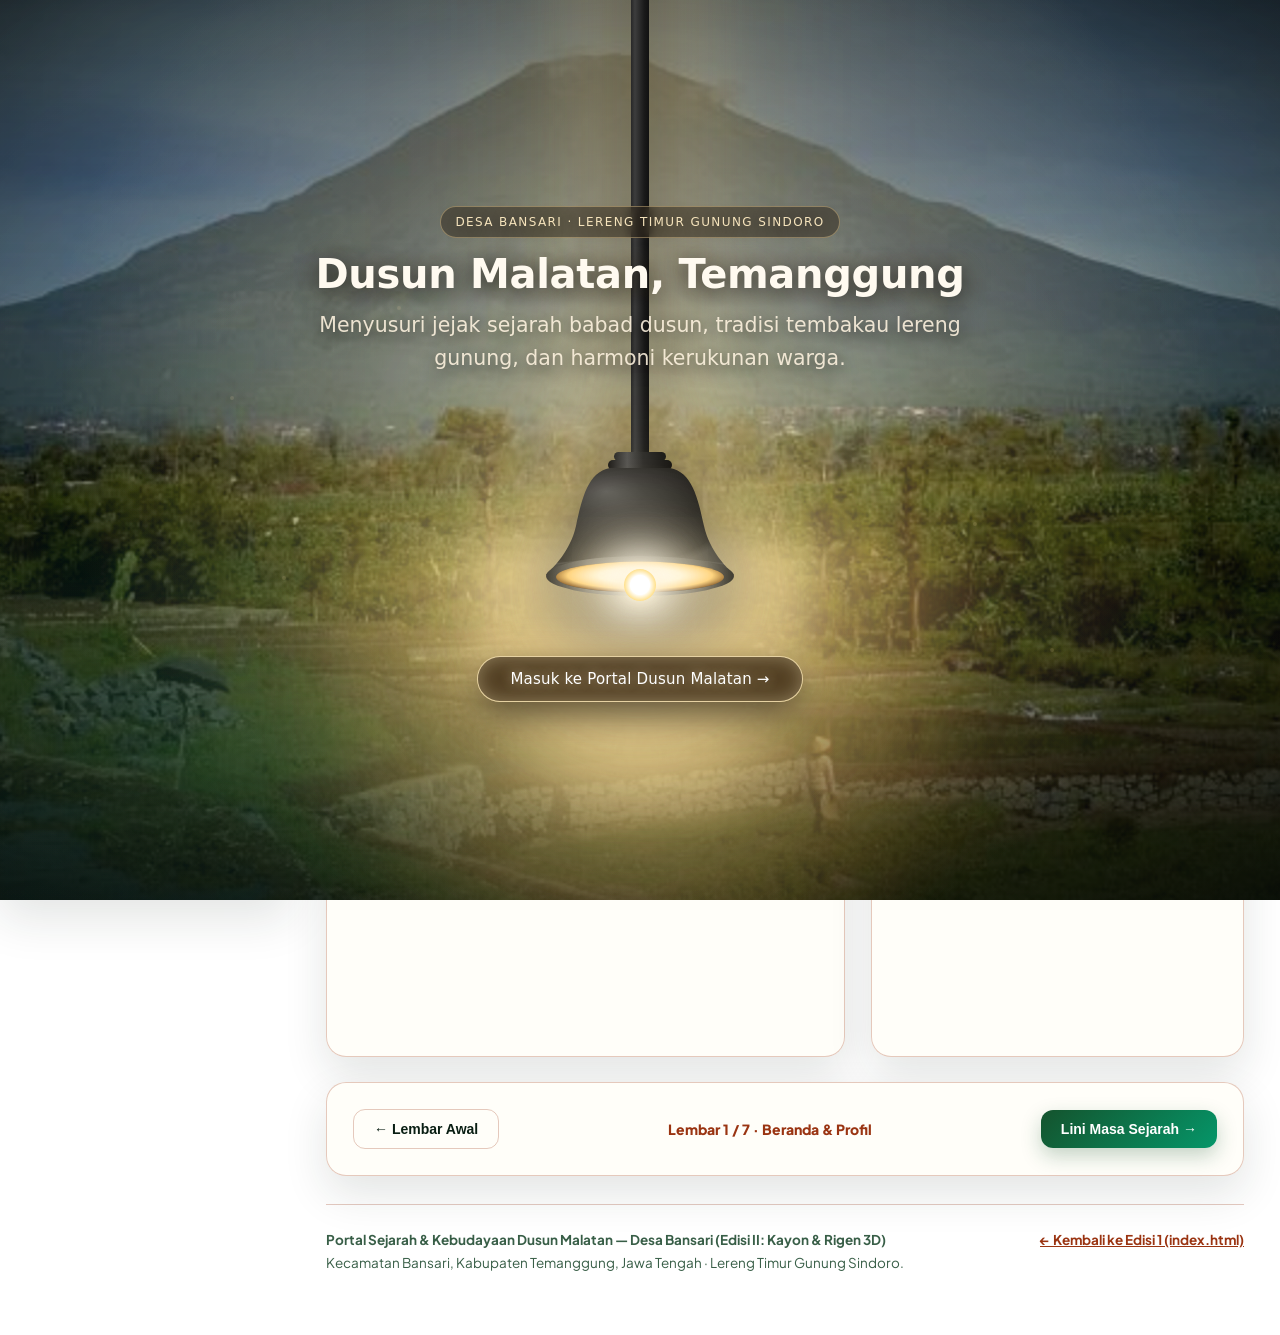
==== edisi-gunungan.html @ 34ebc5b6 "Deploy Portal Sejarah & Kebudayaan Dusun Malatan (Edisi 1 & Edisi 2)" ====
<!DOCTYPE html>
<html lang="id" data-theme="light">
<head>
  <meta charset="UTF-8" />
  <meta name="viewport" content="width=device-width, initial-scale=1.0" />
  <title>Edisi 2 (Arsitektur Kayon & Rigen 3D) — Portal Sejarah Dusun Malatan, Desa Bansari</title>
  <meta name="description" content="Edisi Visual Kedua: Ensiklopedia sejarah digital, peta kultural interaktif, tradisi tembakau lereng Sindoro, dan studi bina damai Dusun Malatan, Desa Bansari, Kecamatan Bansari, Kabupaten Temanggung." />
  <link rel="preconnect" href="https://fonts.googleapis.com">
  <link rel="preconnect" href="https://fonts.gstatic.com" crossorigin>
  <link href="https://fonts.googleapis.com/css2?family=Cinzel:wght@600;700;800&family=Cormorant+Garamond:ital,wght@0,600;0,700;1,600&family=Lora:ital,wght@0,500;0,600;0,700;1,600&family=Plus+Jakarta+Sans:wght@400;500;600;700;800&display=swap" rel="stylesheet">
  <link rel="stylesheet" href="edisi-gunungan.css?v=20261107g" />
</head>
<body class="gate-locked">

  <!-- =========================================================================
       TAMPILAN AWAL: ATMOSPHERIC TWILIGHT SINDORO & 3D BELL SPOTLIGHT
       ========================================================================= -->
  <div class="kayon-split-gate" id="kayonSplitGate" role="dialog" aria-label="Gerbang Pembuka Dusun Malatan">
    <div class="bell-scene" id="bellScene">
      <!-- Latar Atmosferik Berlapis: Siluet Panorama Sindoro, Gradien Senja & Kabut Lereng -->
      <div class="bell-bg-panorama" style="background-image: url('sindoro-bg.jpg');"></div>
      <div class="bell-ambient-aurora"></div>
      <div class="bell-mist-drift mist-drift-1"></div>
      <div class="bell-mist-drift mist-drift-2"></div>

      <!-- Partikel Cahaya Halus (Kunang-kunang / Embun Senja Lereng Sindoro) -->
      <div class="bell-fireflies" aria-hidden="true">
        <span class="firefly-mote m1"></span>
        <span class="firefly-mote m2"></span>
        <span class="firefly-mote m3"></span>
        <span class="firefly-mote m4"></span>
        <span class="firefly-mote m5"></span>
        <span class="firefly-mote m6"></span>
      </div>

      <!-- Tulisan di atas lampu dengan font standar biasa soal Dusun Malatan -->
      <div class="bell-top-caption">
        <span class="bell-caption-kicker">Desa Bansari · Lereng Timur Gunung Sindoro</span>
        <p class="bell-caption-title">Dusun Malatan, Temanggung</p>
        <p class="bell-caption-desc">Menyusuri jejak sejarah babad dusun, tradisi tembakau lereng gunung, dan harmoni kerukunan warga.</p>
      </div>

      <!-- Lonceng / Lampu Gantung 3D dengan Ayunan Halus -->
      <div class="bell-wrapper" id="bellTrigger" role="button" tabindex="0" aria-label="Nyalakan lampu untuk masuk ke halaman utama">
        <svg class="bell-svg" viewBox="0 0 240 220" fill="none" xmlns="http://www.w3.org/2000/svg">
          <defs>
            <!-- Gradien Batang Gantung Atas -->
            <linearGradient id="stemGrad" x1="106" y1="0" x2="134" y2="0" gradientUnits="userSpaceOnUse">
              <stop offset="0%" stop-color="#0d0d0d"/>
              <stop offset="32%" stop-color="#3d3d3d"/>
              <stop offset="65%" stop-color="#1a1a1a"/>
              <stop offset="100%" stop-color="#080808"/>
            </linearGradient>

            <!-- Gradien Cincin Leher Lonceng -->
            <linearGradient id="ringGrad" x1="88" y1="0" x2="152" y2="0" gradientUnits="userSpaceOnUse">
              <stop offset="0%" stop-color="#111111"/>
              <stop offset="30%" stop-color="#4e4e4e"/>
              <stop offset="55%" stop-color="#262626"/>
              <stop offset="100%" stop-color="#0a0a0a"/>
            </linearGradient>

            <!-- Gradien Bodi Utama Lonceng 3D Matte -->
            <radialGradient id="bellBodyGrad" cx="36%" cy="28%" r="70%" fx="32%" fy="22%">
              <stop offset="0%" stop-color="#545454"/>
              <stop offset="28%" stop-color="#333333"/>
              <stop offset="65%" stop-color="#171717"/>
              <stop offset="92%" stop-color="#0b0b0b"/>
              <stop offset="100%" stop-color="#222222"/>
            </radialGradient>

            <!-- Gradien Bibir Luar Lonceng -->
            <linearGradient id="outerRimGrad" x1="26" y1="0" x2="214" y2="0" gradientUnits="userSpaceOnUse">
              <stop offset="0%" stop-color="#1c1c1c"/>
              <stop offset="22%" stop-color="#4a4a4a"/>
              <stop offset="50%" stop-color="#242424"/>
              <stop offset="82%" stop-color="#383838"/>
              <stop offset="100%" stop-color="#121212"/>
            </linearGradient>

            <!-- Gradien Rongga Dalam Lonceng (Saat Mati) -->
            <radialGradient id="innerDarkGrad" cx="50%" cy="45%" r="55%">
              <stop offset="0%" stop-color="#050505"/>
              <stop offset="70%" stop-color="#141414"/>
              <stop offset="100%" stop-color="#2c2c2c"/>
            </radialGradient>

            <!-- Gradien Rongga Dalam Lonceng (Saat Menyala Terang Benderang) -->
            <radialGradient id="innerLitGrad" cx="50%" cy="45%" r="55%">
              <stop offset="0%" stop-color="#ffffff"/>
              <stop offset="45%" stop-color="#fff6d6"/>
              <stop offset="78%" stop-color="#ffcf70"/>
              <stop offset="95%" stop-color="#8a5a1e"/>
              <stop offset="100%" stop-color="#3b250a"/>
            </radialGradient>

            <!-- Gradien Bandul / Bola Lampu (Saat Mati) -->
            <radialGradient id="clapperDark" cx="35%" cy="32%" r="65%">
              <stop offset="0%" stop-color="#585858"/>
              <stop offset="45%" stop-color="#262626"/>
              <stop offset="85%" stop-color="#0d0d0d"/>
              <stop offset="100%" stop-color="#1f1f1f"/>
            </radialGradient>

            <!-- Gradien Bandul / Bola Lampu (Saat Menyala Terang Benderang) -->
            <radialGradient id="clapperLit" cx="50%" cy="50%" r="50%">
              <stop offset="0%" stop-color="#ffffff"/>
              <stop offset="60%" stop-color="#ffffff"/>
              <stop offset="100%" stop-color="#ffe08a"/>
            </radialGradient>

            <!-- Filter Cahaya Bohlam (Sangat Terang & Bercahaya) -->
            <filter id="bulbGlow" x="-160%" y="-160%" width="420%" height="420%">
              <feGaussianBlur stdDeviation="8" result="blur1"/>
              <feGaussianBlur stdDeviation="22" result="blur2"/>
              <feGaussianBlur stdDeviation="46" result="blur3"/>
              <feMerge>
                <feMergeNode in="blur3"/>
                <feMergeNode in="blur2"/>
                <feMergeNode in="blur2"/>
                <feMergeNode in="blur1"/>
                <feMergeNode in="SourceGraphic"/>
              </feMerge>
            </filter>
          </defs>

          <!-- Kabel / Batang Gantung Atas Panjang Menyambung Penuh ke Plafon Atas -->
          <path d="M111 -700 H129 V46 H111 Z" fill="url(#stemGrad)"/>

          <!-- Cincin Leher Lonceng 1 & 2 -->
          <rect x="94" y="42" width="52" height="9" rx="4.5" fill="url(#ringGrad)"/>
          <rect x="88" y="50" width="64" height="10" rx="5" fill="url(#ringGrad)"/>

          <!-- Bodi Melengkung Lonceng -->
          <path d="M90 58 
                   C68 62, 62 88, 56 116 
                   C50 142, 34 156, 26 165 
                   L214 165 
                   C206 156, 190 142, 184 116 
                   C178 88, 172 62, 150 58 Z" 
                fill="url(#bellBodyGrad)"/>

          <!-- Garis Aksentuasi Atas Bibir Lonceng -->
          <path d="M35 154 Q120 142 205 154" stroke="rgba(255,255,255,0.08)" stroke-width="1.5" fill="none"/>
          <ellipse cx="120" cy="166" rx="94" ry="20" fill="url(#outerRimGrad)"/>

          <!-- Rongga Dalam Lonceng (Gelap) -->
          <ellipse cx="120" cy="167" rx="84" ry="15.5" fill="url(#innerDarkGrad)"/>

          <!-- Rongga Dalam Lonceng (Menyala - Transisi Opacity) -->
          <ellipse class="svg-inner-lit" cx="120" cy="167" rx="84" ry="15.5" fill="url(#innerLitGrad)"/>

          <!-- Bola Lampu / Bandul (Gelap) -->
          <circle class="svg-clapper-dark" cx="120" cy="175" r="16" fill="url(#clapperDark)"/>

          <!-- Bola Lampu / Bandul (Menyala) -->
          <circle class="svg-clapper-lit" cx="120" cy="175" r="16" fill="url(#clapperLit)" filter="url(#bulbGlow)"/>
        </svg>
        <div class="spotlight"></div>
        <div class="spotlight-core"></div>
      </div>

      <!-- Tombol Interaktif -->
      <button class="glow-btn" id="holdBtn" type="button">
        <span id="btnText">Nyalakan Lampu &amp; Masuk</span>
      </button>
    </div>
  </div>

  <!-- =========================================================================
       ANIMASI TRANSISI PINDAH HALAMAN: KISI RIGEN BAMBU 3D & AWAN GUNUNGAN EMAS
       ========================================================================= -->
  <div class="rigen-shutter-curtain" id="rigenShutterCurtain" aria-hidden="true">
    <div class="rigen-slats-grid" id="rigenSlatsGrid">
      <!-- 10 3D Folding Bamboo Rigen Slats generated by edisi-gunungan.js -->
    </div>
    <div class="mist-wave mist-wave-top"></div>
    <div class="mist-wave mist-wave-bottom"></div>
    <div class="shutter-center-crest" id="shutterCenterCrest">
      <div class="shutter-gunungan-icon">⛰️</div>
      <span class="shutter-kicker">MEMBUKA LEMBAR BABAD SINDORO</span>
      <strong class="shutter-title" id="shutterPageTitle">Beranda</strong>
    </div>
  </div>

  <!-- =========================================================================
       LATAR BELAKANG WATERMARK LOGO KECAMATAN BANSARI & PANGGUNG 3D RIGEN/SURYA
       ========================================================================= -->
  <div class="bansari-fixed-seal" id="bansariFixedSeal" aria-hidden="true">
    <div class="seal-orbit-wrap">
      <svg class="seal-orbit-svg" viewBox="0 0 380 380">
        <defs>
          <path id="orbitTextPath" d="M 190, 190 m -156, 0 a 156,156 0 1,1 312,0 a 156,156 0 1,1 -312,0" />
        </defs>
        <circle cx="190" cy="190" r="176" fill="none" stroke="currentColor" stroke-width="1.5" stroke-dasharray="10 6" opacity="0.45" />
        <circle cx="190" cy="190" r="140" fill="none" stroke="currentColor" stroke-width="1.2" opacity="0.35" />
        <text fill="currentColor" font-size="11.5" font-weight="800" letter-spacing="3.5">
          <textPath href="#orbitTextPath" startOffset="3%">
            ★ PEMERINTAH KABUPATEN TEMANGGUNG · KECAMATAN BANSARI · DESA BANSARI ★
          </textPath>
        </text>
      </svg>
      <img src="logo-bansari-temanggung.png" alt="Logo Kecamatan Bansari" class="seal-center-img" />
    </div>
  </div>

  <!-- PANGGUNG 3D FLOATING RIGEN BAMBU & HELAI RAJANGAN TEMBAKAU EMAS -->
  <div class="Floating3DCultureStage" id="floating3DStage" aria-hidden="true">
    <div class="ambient-sun-glow"></div>
    <div class="floating-3d-objects" id="floating3DObjects">
      <!-- Populated with 3D Floating Bamboo Rigen & Golden Tobacco Strands by edisi-gunungan.js -->
    </div>
  </div>

  <!-- Top Reading Progress Ribbon -->
  <div class="top-progress-bar" id="scrollProgress"></div>

  <!-- =========================================================================
       APP SHELL: SIDEBAR DOCK KIRI + AREA PANGGUNG UTAMA 3D
       ========================================================================= -->
  <div class="studio-layout">

    <!-- SIDEBAR NAVIGASI BABAD (LEFT DOCK) -->
    <aside class="babad-sidebar" id="navbar">
      <a href="#beranda" class="sidebar-brand">
        <div class="sidebar-crest">
          <img src="logo-bansari-temanggung.png" alt="Logo Kecamatan Bansari" />
        </div>
        <div class="sidebar-brand-text">
          <span class="brand-eyebrow">KEC. BANSARI · TEMANGGUNG</span>
          <strong>Dusun Malatan</strong>
          <small>Edisi II · Kayon &amp; Rigen 3D</small>
        </div>
      </a>

      <div class="sidebar-caption">DAFTAR LEMBAR BABAD (7 HALAMAN)</div>
      <nav class="sidebar-nav" id="navLinks">
        <a href="#beranda" class="active-nav">
          <span class="nav-num">01</span>
          <span class="nav-text">Beranda &amp; Profil</span>
        </a>
        <a href="#linimasa">
          <span class="nav-num">02</span>
          <span class="nav-text">Lini Masa Sejarah</span>
        </a>
        <a href="#peta-kultural">
          <span class="nav-num">03</span>
          <span class="nav-text">Peta Kontur Spasial</span>
        </a>
        <a href="#ensiklopedia">
          <span class="nav-num">04</span>
          <span class="nav-text">Budaya &amp; Tembakau</span>
        </a>
        <a href="#bina-damai">
          <span class="nav-num">05</span>
          <span class="nav-text">Harmoni Bina Damai</span>
        </a>
        <a href="#eksplorasi-ai">
          <span class="nav-num">06</span>
          <span class="nav-text">Tanya Sejarah &amp; Kuis</span>
        </a>
        <a href="#referensi">
          <span class="nav-num">07</span>
          <span class="nav-text">Referensi Ilmiah</span>
        </a>
      </nav>

      <div class="sidebar-footer-actions">
        <button class="theme-switch-btn" id="themeToggle" title="Ganti Tema Terang / Tema Gelap">
          <span id="themeIcon">☀️</span>
          <span id="themeLabel">Tema Terang: Lontar 3D</span>
        </button>

        <div class="sidebar-row-btns">
          <button class="btn-outline btn-xs" id="printArchiveBtn" title="Cetak seluruh halaman">
            📄 Cetak PDF
          </button>
          <a href="index.html" class="btn-outline btn-xs" title="Buka Website Edisi 1 (Tanaman Tembakau 3D)">
            🔄 Ke Edisi 1
          </a>
        </div>
      </div>
    </aside>

    <!-- MAIN 3D STAGE VIEWPORT -->
    <main class="babad-stage-main">

      <!-- TOP STATUS BAR -->
      <header class="stage-topbar">
        <div class="topbar-crumbs">
          <span class="crumb-badge">📍 Lereng Timur Gn. Sindoro (1.000–1.500 mdpl)</span>
          <span class="crumb-sep">·</span>
          <span class="crumb-chapter" id="topbarActiveChapter">Lembar 01 / 07 — Beranda &amp; Profil</span>
        </div>
        <div class="topbar-quick-links">
          <a href="index.html" class="edition-switch-pill">🌿 Lihat Edisi 1 (Tirai Daun Tembakau)</a>
        </div>
      </header>

      <!-- =====================================================================
           HALAMAN 1: BERANDA (BENTO MUSEUM & DIORAMA GUNUNGAN 3D)
           ===================================================================== -->
      <section class="section page-section active-page" id="beranda">
        <div class="bento-hero-grid">

          <!-- Main Editorial Narrative Card -->
          <div class="bento-main-card origami-anim">
            <div class="badge-row">
              <span class="pill pill-gold">📍 Kec. Bansari, Kab. Temanggung</span>
              <span class="pill pill-emerald">⛰️ Pusat Pemerintahan di Dusun Malatan</span>
            </div>

            <h1>
              Menelusuri Jejak Sejarah, Tradisi Agraris &amp; <em>Harmoni Dusun Malatan</em> Desa Bansari
            </h1>

            <p class="hero-lead">
              Portal dokumentasi sejarah lokal, kearifan budaya perajang <strong>Tembakau Lembutan</strong>, warisan manuskrip ulama, hingga laboratorium hidup <strong>kerukunan lintas iman (Bina Damai)</strong> masyarakat Dusun Malatan di kaki Gunung Sindoro.
            </p>

            <div class="hero-cta">
              <a href="#linimasa" class="btn-primary">Buka Lini Masa Sejarah →</a>
              <a href="#peta-kultural" class="btn-secondary">🗺️ Eksplorasi Peta Kontur</a>
            </div>

            <div class="hero-stats">
              <div class="stat-item origami-anim">
                <strong data-count-target="2001">2001</strong>
                <span>Tahun Pemekaran Kec. Bansari (Ibu Kota di Desa Bansari)</span>
              </div>
              <div class="stat-item origami-anim">
                <strong>1.000–1.500m</strong>
                <span>Elevasi Lanskap Vulkanik Lereng Timur Sindoro</span>
              </div>
              <div class="stat-item origami-anim">
                <strong>13 Desa / 43 Dusun</strong>
                <span>Pusat Pemerintahan Berada di Dusun Malatan</span>
              </div>
              <div class="stat-item origami-anim">
                <strong>100% Harmoni</strong>
                <span>Model Sosiologis Bina Damai Lintas Agama</span>
              </div>
            </div>
          </div>

          <!-- Right Column: 3D Interactive Diorama & Geocultural Profile -->
          <aside class="bento-side-card origami-anim">
            <div class="card-header-tag">DIORAMA INTERAKTIF 3D · GEOGRAFI &amp; BUDAYA</div>
            <h3>Mandala Kultural Malatan – Sindoro</h3>

            <!-- 3D Multi-Layer Interactive Diorama Box -->
            <div class="diorama-3d-box" id="heroDioramaBox" title="Gerakkan kursor untuk memiringkan Diorama 3D">
              <div class="diorama-layer layer-sky">
                <span class="diorama-sun"></span>
              </div>
              <div class="diorama-layer layer-mountain">
                <svg viewBox="0 0 400 175" class="diorama-svg">
                  <polygon points="10,170 140,22 285,170" fill="#15803d" fill-opacity="0.58" stroke="#fde047" stroke-width="1.8" />
                  <polygon points="195,170 305,48 395,170" fill="#065f46" fill-opacity="0.52" stroke="#34d399" stroke-width="1.2" />
                  <path d="M25,148 Q165,118 380,152" fill="none" stroke="#f59e0b" stroke-dasharray="5 4" stroke-width="1.6" />
                </svg>
              </div>
              <div class="diorama-layer layer-pins">
                <div class="diorama-floating-badge badge-embung">💧 Embung Bansari (1.400m)</div>
                <div class="diorama-floating-badge badge-malatan">🏛️ Dusun Malatan (1.250m)</div>
                <div class="diorama-floating-badge badge-tembakau">🌿 Sentra Rigen Tembakau</div>
              </div>
              <div class="diorama-hint">✨ Gerakkan mouse di atas diorama untuk efek kedalaman 3D berlapis</div>
            </div>

            <ul class="geo-list">
              <li>
                <span>Koordinat Kultural:</span>
                <strong>Lereng Timur Gn. Sindoro, Kab. Temanggung</strong>
              </li>
              <li>
                <span>Peran Administratif:</span>
                <strong>Lokasi Kantor Kecamatan &amp; Pusat Desa Bansari</strong>
              </li>
              <li>
                <span>Komoditas Warisan:</span>
                <strong>Tembakau Lembutan &amp; Srintil, Kopi Arabika, Hortikultura</strong>
              </li>
              <li>
                <span>Tradisi Utama:</span>
                <strong>Merti Dusun (Nyadran), Wiwitan, Jamasan Gobang, Gelar Budaya</strong>
              </li>
            </ul>
          </aside>

        </div>
      </section>

      <!-- =====================================================================
           HALAMAN 2: LINI MASA SEJARAH
           ===================================================================== -->
      <section class="section page-section" id="linimasa">
        <div class="section-header origami-anim">
          <div>
            <span class="section-kicker">01 · PERIODISASI SEJARAH LOKAL</span>
            <h2>Lini Masa Sejarah Dusun Malatan &amp; Desa Bansari</h2>
            <p>Telusuri perkembangan historis wilayah lereng Gunung Sindoro dari masa peradaban agraris kuno, masuknya budidaya tembakau, warisan manuskrip ulama, hingga pemekaran administratif dan studi bina damai modern.</p>
          </div>
          <div class="timeline-filters" id="timelineFilters">
            <button class="filter-btn active" data-era="all">Semua Era</button>
            <button class="filter-btn" data-era="kuno">Akar Kuno &amp; Babad Alas</button>
            <button class="filter-btn" data-era="agraris">Era Tembakau &amp; Kolonial</button>
            <button class="filter-btn" data-era="intelektual">Ulama &amp; Lintas Iman</button>
            <button class="filter-btn" data-era="modern">Pemekaran 2001 – Kini</button>
          </div>
        </div>

        <div class="timeline-deck-grid" id="timelineContainer">
          <!-- Populated dynamically by edisi-gunungan.js -->
        </div>
      </section>

      <!-- =====================================================================
           HALAMAN 3: PETA KONTUR TOPOGRAFI SPASIAL
           ===================================================================== -->
      <section class="section page-section" id="peta-kultural">
        <div class="section-header origami-anim">
          <div>
            <span class="section-kicker">02 · KARTOGRAFI TOPOGRAFI &amp; PEMETAAN SPASIAL (SKALA 1:12.500)</span>
            <h2>Peta Kontur Topografi Interaktif Dusun Malatan &amp; Lereng Sindoro</h2>
            <p>Visualisasi garis kontur ketinggian (<em>isohypses</em>) lereng timur Gunung Sindoro (980 – 2.100 mdpl). Geser kursor pada peta untuk membaca elevasi kontur secara <em>real-time</em>, dan klik titik lokus untuk membedah data historisnya.</p>
          </div>

          <div class="topo-toolbar">
            <label class="topo-toggle"><input type="checkbox" id="toggleContours" checked /> Garis Kontur &amp; Elevasi</label>
            <label class="topo-toggle"><input type="checkbox" id="toggleHydro" checked /> Aliran Mata Air &amp; Lembah</label>
            <label class="topo-toggle"><input type="checkbox" id="toggleGrid" checked /> Grid Koordinat Geografis</label>
            <div class="topo-telemetry" id="topoTelemetry">
              <span>🧭 Kursor: <strong>07°18'12" LS · 110°01'44" BT</strong></span>
              <span>⛰️ Elevasi: <strong>1.250 mdpl</strong></span>
              <span>📐 Lereng: <strong>14% (Landai–Sedang)</strong></span>
            </div>
          </div>
        </div>

        <div class="map-explorer-grid">
          <div class="map-canvas-box origami-anim">
            <svg viewBox="0 0 760 500" class="cultural-map-svg" id="culturalMapSvg" aria-label="Peta Kontur Topografi Dusun Malatan Desa Bansari">
              <defs>
                <radialGradient id="hypsoBase2" cx="12%" cy="14%" r="92%">
                  <stop offset="0%" stop-color="#365314" stop-opacity="0.72" />
                  <stop offset="28%" stop-color="#14532d" stop-opacity="0.68" />
                  <stop offset="62%" stop-color="#064e3b" stop-opacity="0.78" />
                  <stop offset="100%" stop-color="#071712" stop-opacity="0.96" />
                </radialGradient>
                <pattern id="topoGridPattern2" width="76" height="50" patternUnits="userSpaceOnUse">
                  <path d="M 76 0 L 0 0 0 50" fill="none" stroke="#34d399" stroke-opacity="0.12" stroke-width="0.8" />
                </pattern>
              </defs>

              <rect width="760" height="500" rx="14" fill="url(#hypsoBase2)" />

              <g id="layerGrid">
                <rect width="760" height="500" fill="url(#topoGridPattern2)" />
                <text x="8" y="14" class="grid-coord">110°00'30" BT</text>
                <text x="235" y="14" class="grid-coord">110°01'15" BT</text>
                <text x="465" y="14" class="grid-coord">110°02'00" BT</text>
                <text x="675" y="14" class="grid-coord">110°02'45" BT</text>
                <text x="8" y="110" class="grid-coord">07°17'30" LS</text>
                <text x="8" y="260" class="grid-coord">07°18'15" LS</text>
                <text x="8" y="410" class="grid-coord">07°19'00" LS</text>
              </g>

              <g id="layerContours">
                <path d="M 0,0 L 210,0 C 195,58 160,92 135,125 C 102,168 62,195 0,220 Z" fill="#65a30d" fill-opacity="0.16" />
                <path d="M 0,0 L 310,0 C 285,82 250,130 205,175 C 155,225 88,268 0,305 Z" fill="#16a34a" fill-opacity="0.12" />
                <path class="contour-index" d="M 0,135 C 38,125 65,105 88,82 C 110,58 128,32 142,0" />
                <path class="contour-sub" d="M 0,168 C 48,154 82,128 112,98 C 138,72 158,38 175,0" />
                <path class="contour-sub" d="M 0,195 C 58,178 96,150 132,115 C 162,84 185,44 205,0" />
                <path class="contour-index" d="M 0,222 C 65,202 108,172 148,132 C 175,105 198,68 235,0" />
                <path class="contour-sub" d="M 0,252 C 74,230 118,195 145,162 C 156,148 178,152 192,135 C 218,104 242,58 272,0" />
                <path class="contour-sub" d="M 0,280 C 86,255 135,216 168,180 C 182,164 205,168 220,148 C 248,112 275,62 308,0" />
                <path class="contour-index" d="M 0,308 C 98,282 152,242 190,202 C 206,184 232,188 248,166 C 280,124 312,68 345,0" />
                <path class="contour-sub" d="M 0,336 C 112,308 170,266 214,222 C 232,204 260,208 278,184 C 314,136 348,74 385,0" />
                <path class="contour-sub" d="M 0,365 C 125,335 190,290 238,242 C 258,222 288,226 308,202 C 348,150 385,82 425,0" />
                <path class="contour-index" d="M 0,425 C 158,390 235,342 290,286 C 315,262 348,264 372,235 C 418,178 462,98 512,0" />
                <path class="contour-sub" d="M 0,455 C 175,418 258,368 318,308 C 345,282 380,284 406,252 C 455,192 502,108 556,0" />
                <path class="contour-index" d="M 35,500 C 215,462 312,412 378,352 C 408,322 448,324 476,288 C 532,220 588,128 650,0" />
                <path class="contour-sub" d="M 105,500 C 262,468 352,422 414,368 C 445,340 485,342 515,306 C 572,236 632,140 698,0" />
                <path class="contour-index" d="M 275,500 C 385,476 458,438 508,395 C 538,370 575,372 605,338 C 658,272 715,180 760,82" />
                <path class="contour-index" d="M 485,500 C 552,482 602,452 642,418 C 675,392 718,365 760,285" />
              </g>

              <g id="layerHydro">
                <path d="M 92,48 Q 168,145 232,188 T 395,282 T 615,375 T 760,435" fill="none" stroke="#38bdf8" stroke-width="2.4" stroke-opacity="0.72" />
                <path d="M 160,145 Q 275,215 385,275 T 695,435" fill="none" stroke="#f59e0b" stroke-opacity="0.78" stroke-width="3.2" stroke-dasharray="8 5" />
              </g>

              <g class="map-pin" data-spot="embung-bansari" data-elev="1.400 mdpl" transform="translate(215, 148)">
                <circle r="19" class="pin-pulse" />
                <circle r="10" class="pin-core" />
                <text x="0" y="3.5" text-anchor="middle" class="pin-num">6</text>
                <text x="16" y="-4" class="pin-label">Embung Bansari</text>
                <text x="16" y="9" class="pin-sublabel">Elevasi ~1.400 mdpl</text>
              </g>

              <g class="map-pin" data-spot="gelar-budaya" data-elev="1.310 mdpl" transform="translate(292, 232)">
                <circle r="19" class="pin-pulse" />
                <circle r="10" class="pin-core" />
                <text x="0" y="3.5" text-anchor="middle" class="pin-num">4</text>
                <text x="16" y="-4" class="pin-label">Arena Merti Dusun &amp; Budaya</text>
                <text x="16" y="9" class="pin-sublabel">Elevasi ~1.310 mdpl</text>
              </g>

              <g class="map-pin active" data-spot="malatan-pusat" data-elev="1.250 mdpl" transform="translate(388, 276)">
                <circle r="19" class="pin-pulse" />
                <circle r="10" class="pin-core" />
                <text x="0" y="3.5" text-anchor="middle" class="pin-num">1</text>
                <text x="16" y="-4" class="pin-label">Pusat Dusun Malatan &amp; Kec. Bansari</text>
                <text x="16" y="9" class="pin-sublabel">Kontur Indeks 1.250 mdpl</text>
              </g>

              <g class="map-pin" data-spot="harmoni-ibadah" data-elev="1.235 mdpl" transform="translate(335, 345)">
                <circle r="19" class="pin-pulse" />
                <circle r="10" class="pin-core" />
                <text x="0" y="3.5" text-anchor="middle" class="pin-num">2</text>
                <text x="16" y="-4" class="pin-label">Masjid &amp; Gereja (Bina Damai)</text>
                <text x="16" y="9" class="pin-sublabel">Elevasi ~1.235 mdpl</text>
              </g>

              <g class="map-pin" data-spot="sentra-tembakau" data-elev="1.210 mdpl" transform="translate(495, 312)">
                <circle r="19" class="pin-pulse" />
                <circle r="10" class="pin-core" />
                <text x="0" y="3.5" text-anchor="middle" class="pin-num">3</text>
                <text x="16" y="-4" class="pin-label">Sentra Rigen Tembakau Lembutan</text>
                <text x="16" y="9" class="pin-sublabel">Elevasi ~1.210 mdpl</text>
              </g>

              <g class="map-pin" data-spot="manuskrip-tambahrejo" data-elev="1.150 mdpl" transform="translate(505, 185)">
                <circle r="19" class="pin-pulse" />
                <circle r="10" class="pin-core" />
                <text x="0" y="3.5" text-anchor="middle" class="pin-num">5</text>
                <text x="16" y="-4" class="pin-label">Jejak Manuskrip Kyai Mohaedi</text>
                <text x="16" y="9" class="pin-sublabel">Tambahrejo · ~1.150 mdpl</text>
              </g>
            </svg>

            <div class="elevation-profile-box">
              <div class="profile-header">
                <strong>📈 PENAMPANG MELINTANG TOPOGRAFI (BARAT LAUT → TENGGARA)</strong>
                <span id="activeProfileSpot">Lokus Aktif: Pusat Dusun Malatan (1.250 mdpl)</span>
              </div>
              <svg viewBox="0 0 720 95" class="profile-svg">
                <line x1="40" y1="18" x2="700" y2="18" stroke="#64748b" stroke-dasharray="3 3" stroke-width="0.8" />
                <line x1="40" y1="45" x2="700" y2="45" stroke="#64748b" stroke-dasharray="3 3" stroke-width="0.8" />
                <line x1="40" y1="72" x2="700" y2="72" stroke="#64748b" stroke-dasharray="3 3" stroke-width="0.8" />
                <text x="4" y="21" font-size="9">1.600m</text>
                <text x="4" y="48" font-size="9">1.300m</text>
                <text x="4" y="75" font-size="9">1.000m</text>
                <path d="M 40,8 Q 155,22 215,32 T 390,52 T 535,64 T 700,78" fill="none" stroke="#16a34a" stroke-width="2.5" />
                <circle cx="195" cy="29" r="4.5" fill="#0284c7" />
                <text x="195" y="20" text-anchor="middle" font-size="9">Embung (1.400m)</text>
                <circle cx="390" cy="52" r="5.5" fill="#d97706" />
                <text x="390" y="41" text-anchor="middle" font-size="9.5" font-weight="700">Malatan (1.250m)</text>
                <circle cx="545" cy="65" r="4.5" fill="#15803d" />
                <text x="545" y="55" text-anchor="middle" font-size="9">Tambahrejo (1.150m)</text>
              </svg>
            </div>
          </div>

          <div class="map-detail-panel origami-anim" id="mapDetailPanel">
            <!-- Populated dynamically by edisi-gunungan.js -->
          </div>
        </div>
      </section>

      <!-- =====================================================================
           HALAMAN 4: ENSIKLOPEDIA BUDAYA & TEMBAKAU
           ===================================================================== -->
      <section class="section page-section" id="ensiklopedia">
        <div class="section-header origami-anim">
          <div>
            <span class="section-kicker">03 · ENSIKLOPEDIA BUDAYA &amp; EKONOMI AGRARIS</span>
            <h2>Khasanah Tradisi Malatan &amp; Warisan Tembakau Bansari</h2>
            <p>Cari dan pelajari artefak budaya, ritual pertanian tembakau lereng Sindoro, kesenian rakyat, hingga naskah kuno di Desa Bansari.</p>
          </div>

          <div class="search-filter-bar">
            <input type="search" id="archiveSearch" placeholder="🔍 Cari tradisi, istilah (mis. wiwitan, gobang, nyadran, manuskrip)..." />
            <select id="archiveCategory">
              <option value="all">Semua Kategori</option>
              <option value="Ritual Adat">Ritual Adat</option>
              <option value="Warisan Tembakau">Warisan Tembakau</option>
              <option value="Seni Pertunjukan">Seni Pertunjukan</option>
              <option value="Naskah & Tokoh">Naskah &amp; Tokoh</option>
            </select>
          </div>
        </div>

        <div class="archive-grid" id="archiveGrid">
          <!-- Populated dynamically by edisi-gunungan.js -->
        </div>
      </section>

      <!-- =====================================================================
           HALAMAN 5: HARMONI SOSIAL BINA DAMAI
           ===================================================================== -->
      <section class="section page-section" id="bina-damai">
        <div class="section-header origami-anim">
          <div>
            <span class="section-kicker">04 · KAJIAN SOSIOLOGIS &amp; ANTROPOLOGIS</span>
            <h2>Dusun Malatan sebagai Laboratorium Hidup <em>Bina Damai</em></h2>
            <p>Berdasarkan penelitian akademik (termasuk kajian repositori UIN Sunan Kalijaga Yogyakarta), Dusun Malatan di Desa Bansari dikenal luas sebagai model kerukunan antarumat beragama di pedesaan Jawa.</p>
          </div>
        </div>

        <div class="peace-grid">
          <article class="peace-card origami-anim">
            <div class="peace-icon">🤝</div>
            <h3>Kekerabatan Lintas Iman dalam Satu Keluarga</h3>
            <p>Di Dusun Malatan, perbedaan keyakinan (Islam dan Kristen/Katolik) tidak menjadi sekat sosial. Banyak keluarga besar yang anggotanya memeluk agama berbeda namun tetap tinggal dalam satu ikatan kekerabatan yang erat, saling mengunjungi saat Idulfitri maupun Natal.</p>
            <span class="theory-tag">Konsep: Kohesi Sosial Organik &amp; Ikatan Kekerabatan Jawa</span>
          </article>

          <article class="peace-card origami-anim">
            <div class="peace-icon">🕊️</div>
            <h3>Bina Damai (Peace Building) dalam Tradisi Dusun</h3>
            <p>Melalui ritual kolektif seperti Merti Dusun, Nyadran, Sambatan (gotong royong), dan kegiatan pemuda dusun, warga mengutamakan identitas bersama sebagai masyarakat Malatan di atas perbedaan teologis.</p>
            <span class="theory-tag">Kerangka Teori: Johan Galtung (Positive Peace) &amp; Talcott Parsons (AGIL)</span>
          </article>

          <article class="peace-card origami-anim">
            <div class="peace-icon">🏛️</div>
            <h3>Peran Tokoh Agama &amp; Sesepuh Dusun</h3>
            <p>Para pemuka agama Islam (Kyai/Takmir Masjid), pemuka Gereja, serta perangkat Dusun Malatan secara aktif merawat komunikasi dialogis dan menjaga ketenteraman bersama setiap kali ada perayaan keagamaan maupun agenda desa.</p>
            <span class="theory-tag">Rujukan: Studi Lapangan Sosiologi Agama UIN Sunan Kalijaga</span>
          </article>
        </div>
      </section>

      <!-- =====================================================================
           HALAMAN 6: TANYA SEJARAH, KUIS & SEJARAH LISAN
           ===================================================================== -->
      <section class="section page-section" id="eksplorasi-ai">
        <div class="section-header origami-anim">
          <div>
            <span class="section-kicker">05 · FITUR INTERAKTIF &amp; PARTISIPASI WARGA</span>
            <h2>Tanya Sejarawan Digital, Kuis Lokal &amp; Arsip Sejarah Lisan</h2>
            <p>Gunakan fitur interaktif di bawah ini untuk menggali sejarah Dusun Malatan dan Desa Bansari secara mendalam, menguji wawasan Anda, atau menyumbangkan catatan tutur sesepuh.</p>
          </div>
        </div>

        <div class="interactive-tabs origami-anim">
          <button class="tab-btn active" data-tab="tab-assistant">💬 Tanya Sejarawan Malatan</button>
          <button class="tab-btn" data-tab="tab-quiz">🎯 Kuis Sejarah Lokal (5 Soal)</button>
          <button class="tab-btn" data-tab="tab-oral">🎙️ Catat Sejarah Lisan Sesepuh</button>
        </div>

        <div class="tab-panel active origami-anim" id="tab-assistant">
          <div class="qa-layout">
            <div class="qa-sidebar">
              <h4>Pertanyaan Cepat (Klik untuk Bertanya):</h4>
              <div class="quick-questions" id="quickQuestions">
                <button class="q-chip" data-q="Bagaimana sejarah pemekaran Kecamatan Bansari tahun 2001 dan peran Dusun Malatan?">🏛️ Sejarah Kec. Bansari 2001 &amp; Peran Malatan</button>
                <button class="q-chip" data-q="Mengapa Dusun Malatan disebut laboratorium kerukunan umat beragama oleh peneliti UIN?">🕊️ Rahasia Kerukunan Agama di Dusun Malatan</button>
                <button class="q-chip" data-q="Apa itu tradisi Wiwitan, Jamasan Gobang, dan Tembakau Lembutan di Bansari?">🌿 Tradisi Tembakau Lembutan &amp; Jamasan Gobang</button>
                <button class="q-chip" data-q="Siapa Kyai Mohaedi Anwar dan apa peninggalan manuskrip kuno di Desa Bansari?">📜 Manuskrip Kuno Kyai Mohaedi Anwar</button>
                <button class="q-chip" data-q="Apa makna Merti Dusun, Nyadran, dan Gelar Budaya bagi masyarakat Malatan?">🎭 Makna Merti Dusun &amp; Gelar Budaya Malatan</button>
              </div>
            </div>

            <div class="qa-chat-container">
              <div class="chat-box" id="chatBox">
                <div class="chat-msg bot">
                  <strong>Asisten Arsip Sejarah Malatan–Bansari:</strong><br>
                  Sugeng rawuh! Silakan pilih pertanyaan di samping atau ketik kata kunci (misalnya: <em>asal-usul, tembakau, gereja, masjid, Kyai Mohaedi, embung, 2001, merti dusun</em>) untuk melihat penjelasan berbasis sumber sejarah.
                </div>
              </div>
              <form class="chat-input-row" id="qaForm">
                <input type="text" id="qaInput" placeholder="Ketik pertanyaan Anda tentang sejarah Dusun Malatan / Desa Bansari..." required />
                <button type="submit" class="btn-primary">Tanyakan</button>
              </form>
            </div>
          </div>
        </div>

        <div class="tab-panel" id="tab-quiz">
          <div class="quiz-box" id="quizContainer"></div>
        </div>

        <div class="tab-panel" id="tab-oral">
          <div class="oral-grid">
            <form class="oral-form" id="oralForm">
              <h4>Formulir Dokumentasi Sejarah Lisan (Oral History)</h4>
              <p class="muted-small">Karena sebagian kisah babad alas Dusun Malatan diwariskan secara lisan oleh para sesepuh, Anda dapat mencatat dan menyimpan hasil wawancara informan di sini.</p>
              <label>Nama Narasumber / Sesepuh Dusun</label>
              <input type="text" id="oralSpeaker" placeholder="Contoh: Mbah Karto (Sesepuh RT 02 Dusun Malatan)" required />

              <label>Kategori Riwayat</label>
              <select id="oralCategory">
                <option value="Asal-usul & Babad Alas">Asal-usul &amp; Babad Alas Dusun</option>
                <option value="Tradisi Merti Dusun / Nyadran">Tradisi Merti Dusun / Nyadran</option>
                <option value="Sejarah Pertanian Tembakau">Sejarah Pertanian Tembakau</option>
                <option value="Kerukunan & Sejarah Tempat Ibadah">Kerukunan &amp; Sejarah Tempat Ibadah</option>
              </select>

              <label>Catatan Tuturan Sejarah Lisan</label>
              <textarea id="oralContent" rows="4" placeholder="Tuliskan kisah, tahun perkiraan, atau kesaksian sejarah yang dituturkan..." required></textarea>

              <div class="form-actions">
                <button type="submit" class="btn-primary">💾 Simpan ke Arsip Lokal</button>
                <button type="button" class="btn-outline" id="exportOralBtn">📥 Unduh JSON Arsip</button>
              </div>
            </form>

            <div class="oral-list-box">
              <h4>Daftar Catatan Sejarah Lisan Tersimpan</h4>
              <div id="oralList" class="oral-list"></div>
            </div>
          </div>
        </div>
      </section>

      <!-- =====================================================================
           HALAMAN 7: REFERENSI ILMIAH
           ===================================================================== -->
      <section class="section page-section" id="referensi">
        <div class="section-header origami-anim">
          <div>
            <span class="section-kicker">06 · DAFTAR PUSTAKA &amp; SUMBER TERVERIFIKASI</span>
            <h2>Referensi Ilmiah &amp; Sumber Dokumentasi</h2>
            <p>Seluruh narasi dalam portal ini disusun berdasarkan rujukan penelitian akademik universitas, publikasi pemerintah daerah Kabupaten Temanggung, dan dokumentasi kebudayaan lereng Sindoro. Klik tombol <strong>Salin Sitasi</strong> untuk mengutip.</p>
          </div>
        </div>

        <div class="reference-list" id="referenceList">
          <!-- Populated dynamically by edisi-gunungan.js -->
        </div>
      </section>

      <!-- BOTTOM PAGER DOCK -->
      <div class="page-pager-dock" id="pagePagerDock">
        <button class="btn-outline pager-btn" id="prevPageBtn">← Lembar Sebelumnya</button>
        <div class="pager-indicator" id="pagerIndicator">Lembar 1 / 7 · Beranda</div>
        <button class="btn-primary pager-btn" id="nextPageBtn">Lembar Berikutnya →</button>
      </div>

      <footer class="footer">
        <div class="footer-inner">
          <div>
            <strong>Portal Sejarah &amp; Kebudayaan Dusun Malatan — Desa Bansari (Edisi II: Kayon &amp; Rigen 3D)</strong>
            <p>Kecamatan Bansari, Kabupaten Temanggung, Jawa Tengah · Lereng Timur Gunung Sindoro.</p>
          </div>
          <div class="footer-meta">
            <a href="index.html" style="color: var(--accent-gold); font-weight: 700;">← Kembali ke Edisi 1 (index.html)</a>
          </div>
        </div>
      </footer>

    </main>
  </div>

  <!-- POP-UP MODAL DETAIL BACAAN -->
  <div class="ui-popup-backdrop" id="detailPopupModal" role="dialog" aria-modal="true" aria-hidden="true">
    <div class="ui-popup-card" role="document">
      <div class="ui-popup-header">
        <div class="ui-popup-badges">
          <span class="ui-popup-pill" id="popupCategoryBadge">ARSIP SEJARAH</span>
          <span class="ui-popup-subpill" id="popupMetaBadge">Dusun Malatan · Desa Bansari</span>
        </div>
        <button type="button" class="ui-popup-close" id="closePopupBtn" aria-label="Tutup Pop-up">✕</button>
      </div>
      <div class="ui-popup-body">
        <h3 class="ui-popup-title" id="popupTitle">Judul Detail</h3>
        <div class="ui-popup-content" id="popupBodyText"></div>
        <div class="ui-popup-highlight" id="popupHighlightBox"></div>
      </div>
      <div class="ui-popup-footer">
        <button type="button" class="btn-outline" id="copyPopupBtn">📋 Salin Teks Detail</button>
        <button type="button" class="btn-primary" id="okPopupBtn">Tutup Jendela Baca</button>
      </div>
    </div>
  </div>

  <div id="toast" class="toast" role="status" aria-live="polite"></div>
  <script src="edisi-gunungan.js?v=20261107g"></script>
</body>
</html>
---- edisi-gunungan.css ----
/* =========================================================================
   EDISI II: ARSITEKTUR KAYON GUNUNGAN & RIGEN BAMBU 3D (edisi-gunungan.css)
   ========================================================================= */

:root[data-theme="light"] {
  --bg-primary: #f4efe0;
  --bg-secondary: rgba(238, 230, 209, 0.88);
  --bg-card: rgba(255, 254, 249, 0.95);
  --bg-card-hover: #ffffff;
  --border-color: rgba(154, 52, 18, 0.26);
  --border-strong: rgba(20, 83, 45, 0.35);
  --text-primary: #091e13;
  --text-secondary: #1b3b29;
  --text-muted: #385e47;
  --accent-gold: #9a3412;
  --accent-gold-bright: #b45309;
  --accent-gold-soft: #fef3c7;
  --accent-emerald: #14532d;
  --accent-emerald-bright: #15803d;
  --accent-emerald-soft: #dcfce7;
  --shadow-lg: 0 18px 44px rgba(24, 43, 29, 0.12);
}

:root[data-theme="dark"] {
  --bg-primary: #091017;
  --bg-secondary: rgba(16, 27, 39, 0.84);
  --bg-card: rgba(19, 32, 46, 0.9);
  --bg-card-hover: rgba(25, 42, 60, 0.96);
  --border-color: rgba(245, 158, 11, 0.26);
  --border-strong: rgba(52, 211, 153, 0.32);
  --text-primary: #f8fafc;
  --text-secondary: #cbd5e1;
  --text-muted: #94a3b8;
  --accent-gold: #f59e0b;
  --accent-gold-bright: #fbbf24;
  --accent-gold-soft: rgba(245, 158, 11, 0.16);
  --accent-emerald: #10b981;
  --accent-emerald-bright: #34d399;
  --accent-emerald-soft: rgba(16, 185, 129, 0.16);
  --shadow-lg: 0 22px 50px rgba(0, 0, 0, 0.55);
}

* {
  box-sizing: border-box;
  margin: 0;
  padding: 0;
}

html {
  scroll-behavior: smooth;
}

body {
  font-family: 'Plus Jakarta Sans', -apple-system, BlinkMacSystemFont, sans-serif;
  background-color: var(--bg-primary);
  color: var(--text-primary);
  line-height: 1.68;
  overflow-x: hidden;
  transition: background-color 0.3s ease, color 0.3s ease;
}

:root[data-theme="light"] body {
  background:
    radial-gradient(circle at 85% 12%, rgba(253, 224, 71, 0.45) 0%, transparent 48%),
    radial-gradient(circle at 12% 85%, rgba(22, 163, 74, 0.18) 0%, transparent 52%),
    linear-gradient(160deg, #f8f4e8 0%, #ede4cd 52%, #e6f2e2 100%);
  background-attachment: fixed;
}

body.gate-locked {
  overflow: hidden;
}

h1, h2, h3, .serif {
  font-family: 'Cinzel', 'Cormorant Garamond', Georgia, serif;
  line-height: 1.22;
}

/* =========================================================================
   1. TAMPILAN AWAL: ATMOSPHERIC TWILIGHT SINDORO & 3D BELL SPOTLIGHT
   ========================================================================= */
.kayon-split-gate {
  position: fixed;
  inset: 0;
  z-index: 10000;
  display: flex;
  align-items: center;
  justify-content: center;
  overflow: hidden;
  background: #080d0b;
  user-select: none;
  transition:
    opacity 1.05s cubic-bezier(0.22, 1, 0.36, 1),
    transform 1.05s cubic-bezier(0.22, 1, 0.36, 1),
    visibility 1.05s;
}

.kayon-split-gate.gate-opened {
  opacity: 0;
  transform: scale(1.06);
  pointer-events: none;
  visibility: hidden;
}

.bell-scene {
  --bell-sway: 0deg;
  --bg-shift-x: 0px;
  --bg-shift-y: 0px;
  background: radial-gradient(ellipse 95% 85% at 50% 38%, #121d19 0%, #09100e 58%, #050807 100%);
  width: 100%;
  min-height: 100vh;
  display: flex;
  flex-direction: column;
  align-items: center;
  justify-content: center;
  font-family: system-ui, -apple-system, 'Segoe UI', Roboto, Arial, sans-serif;
  position: relative;
  z-index: 5;
  overflow: hidden;
  user-select: none;
  padding: 40px 20px;
}

/* Lapisan Panorama Siluet Gunung Sindoro yang Halus & Organik */
.bell-bg-panorama {
  position: absolute;
  inset: -4%;
  z-index: 1;
  background-size: cover;
  background-position: center 32%;
  background-repeat: no-repeat;
  opacity: 0.24;
  filter: brightness(0.46) saturate(0.75) contrast(1.06);
  -webkit-mask-image: radial-gradient(ellipse 82% 74% at 50% 48%, rgba(0,0,0,1) 20%, rgba(0,0,0,0.45) 65%, transparent 96%);
  mask-image: radial-gradient(ellipse 82% 74% at 50% 48%, rgba(0,0,0,1) 20%, rgba(0,0,0,0.45) 65%, transparent 96%);
  transform: translate3d(var(--bg-shift-x), var(--bg-shift-y), 0) scale(1.04);
  animation: slowPanoramaBreath 20s ease-in-out infinite alternate;
  transition:
    opacity 1.15s cubic-bezier(0.16, 1, 0.3, 1),
    filter 1.15s cubic-bezier(0.16, 1, 0.3, 1),
    transform 0.6s ease-out;
  pointer-events: none;
}

@keyframes slowPanoramaBreath {
  0% { transform: translate3d(var(--bg-shift-x), var(--bg-shift-y), 0) scale(1.03); }
  100% { transform: translate3d(var(--bg-shift-x), calc(var(--bg-shift-y) - 8px), 0) scale(1.08); }
}

.bell-scene:hover .bell-bg-panorama {
  opacity: 0.34;
  filter: brightness(0.58) saturate(0.88) contrast(1.06);
}

.bell-scene.lit .bell-bg-panorama {
  opacity: 0.88;
  filter: brightness(1.08) saturate(1.18) contrast(1.06);
}

/* Gradien Atmosfer Senja & Embun Pegunungan */
.bell-ambient-aurora {
  position: absolute;
  inset: 0;
  z-index: 2;
  background:
    radial-gradient(circle at 50% 24%, rgba(255, 210, 140, 0.12) 0%, transparent 52%),
    radial-gradient(ellipse 80% 50% at 20% 82%, rgba(16, 85, 62, 0.18) 0%, transparent 65%),
    radial-gradient(ellipse 80% 50% at 82% 78%, rgba(180, 110, 38, 0.12) 0%, transparent 65%),
    linear-gradient(180deg, rgba(6, 10, 9, 0.72) 0%, rgba(9, 16, 13, 0.22) 48%, rgba(6, 10, 9, 0.85) 100%);
  pointer-events: none;
  transition: opacity 1.1s ease, background 0.9s ease;
}

.bell-scene.lit .bell-ambient-aurora {
  background:
    radial-gradient(circle at 50% 44%, rgba(255, 240, 192, 0.48) 0%, rgba(255, 204, 118, 0.22) 38%, transparent 72%),
    radial-gradient(ellipse 80% 50% at 20% 82%, rgba(16, 110, 78, 0.25) 0%, transparent 65%),
    linear-gradient(180deg, rgba(6, 10, 9, 0.26) 0%, rgba(9, 16, 13, 0.05) 50%, rgba(6, 10, 9, 0.52) 100%);
}

/* Aliran Kabut Halus Lereng Sindoro */
.bell-mist-drift {
  position: absolute;
  left: -15%;
  right: -15%;
  height: 240px;
  z-index: 2;
  pointer-events: none;
  background: radial-gradient(ellipse 65% 50% at 50% 50%, rgba(215, 232, 225, 0.065) 0%, transparent 75%);
  filter: blur(28px);
}

.mist-drift-1 {
  bottom: 4%;
  animation: driftMistLeftRight 18s ease-in-out infinite alternate;
}

.mist-drift-2 {
  bottom: 16%;
  opacity: 0.7;
  animation: driftMistLeftRight 24s ease-in-out infinite alternate-reverse;
}

@keyframes driftMistLeftRight {
  0% { transform: translateX(-4%) scaleY(0.95); }
  100% { transform: translateX(4%) scaleY(1.08); }
}

/* Partikel Cahaya Halus (Kunang-kunang / Embun Senja) */
.bell-fireflies {
  position: absolute;
  inset: 0;
  z-index: 3;
  pointer-events: none;
  overflow: hidden;
}

.firefly-mote {
  position: absolute;
  width: 4px;
  height: 4px;
  border-radius: 50%;
  background: rgba(255, 226, 168, 0.65);
  box-shadow: 0 0 10px rgba(255, 210, 130, 0.55);
  opacity: 0.22;
  animation: floatFirefly 9s ease-in-out infinite alternate;
}

.firefly-mote.m1 { left: 22%; top: 64%; animation-duration: 8s; animation-delay: 0s; }
.firefly-mote.m2 { left: 76%; top: 58%; animation-duration: 10.5s; animation-delay: 1.4s; }
.firefly-mote.m3 { left: 31%; top: 34%; animation-duration: 9.2s; animation-delay: 2.2s; }
.firefly-mote.m4 { left: 68%; top: 30%; animation-duration: 11s; animation-delay: 0.8s; }
.firefly-mote.m5 { left: 18%; top: 44%; animation-duration: 9.8s; animation-delay: 3.1s; }
.firefly-mote.m6 { left: 82%; top: 72%; animation-duration: 8.6s; animation-delay: 1.9s; }

@keyframes floatFirefly {
  0% { transform: translate3d(0, 0, 0) scale(0.8); opacity: 0.14; }
  50% { opacity: 0.48; }
  100% { transform: translate3d(14px, -22px, 0) scale(1.15); opacity: 0.2; }
}

/* Tulisan Standar Biasa di Atas Lampu soal Dusun Malatan */
.bell-top-caption {
  position: relative;
  z-index: 6;
  max-width: 760px;
  text-align: center;
  margin-bottom: 22px;
  padding: 8px 20px;
  background: transparent;
  text-shadow: 0 4px 18px rgba(0, 0, 0, 0.88);
  font-family: system-ui, -apple-system, 'Segoe UI', Roboto, Arial, sans-serif;
  transition: transform 0.75s cubic-bezier(0.16, 1, 0.3, 1), opacity 0.75s ease;
}

.bell-caption-kicker {
  display: inline-block;
  font-size: 12px;
  font-weight: 500;
  letter-spacing: 1.4px;
  text-transform: uppercase;
  color: rgba(255, 228, 178, 0.68);
  background: rgba(255, 255, 255, 0.04);
  border: 1px solid rgba(255, 228, 178, 0.16);
  padding: 5px 14px;
  border-radius: 999px;
  margin-bottom: 12px;
  backdrop-filter: blur(6px);
  transition: color 0.75s ease, border-color 0.75s ease, background 0.75s ease;
}

.bell-caption-title {
  font-family: system-ui, -apple-system, 'Segoe UI', Roboto, Arial, sans-serif;
  font-size: clamp(28px, 3.8vw, 40px);
  font-weight: 700;
  letter-spacing: -0.3px;
  line-height: 1.22;
  color: rgba(255, 255, 255, 0.86);
  margin: 0 0 10px;
  transition: color 0.75s ease, text-shadow 0.75s ease;
}

.bell-caption-desc {
  font-family: system-ui, -apple-system, 'Segoe UI', Roboto, Arial, sans-serif;
  font-size: clamp(16.5px, 2vw, 20.5px);
  font-weight: 400;
  line-height: 1.62;
  color: rgba(235, 240, 238, 0.64);
  max-width: 660px;
  margin: 0 auto;
  transition: color 0.75s ease;
}

.bell-scene.lit .bell-caption-kicker {
  color: rgba(255, 236, 195, 0.95);
  border-color: rgba(255, 220, 155, 0.38);
  background: rgba(45, 34, 20, 0.45);
}

.bell-scene.lit .bell-caption-title {
  color: #fffaf0;
  text-shadow: 0 4px 24px rgba(0, 0, 0, 0.9), 0 0 28px rgba(255, 215, 145, 0.22);
}

.bell-scene.lit .bell-caption-desc {
  color: rgba(255, 244, 224, 0.88);
}

/* Struktur Lonceng 3D Presisi dengan Ayunan Natural */
.bell-wrapper {
  position: relative;
  z-index: 4;
  display: flex;
  flex-direction: column;
  align-items: center;
  cursor: pointer;
  margin-bottom: 30px;
  outline: none;
  transform-origin: 50% -260px;
  transform: rotate(var(--bell-sway, 0deg));
  animation: gentleBellPendulum 7s ease-in-out infinite alternate;
  transition: transform 0.65s cubic-bezier(0.22, 1, 0.36, 1);
}

@keyframes gentleBellPendulum {
  0% { transform: rotate(calc(var(--bell-sway, 0deg) - 0.65deg)); }
  100% { transform: rotate(calc(var(--bell-sway, 0deg) + 0.65deg)); }
}

.bell-wrapper:active,
.bell-scene.lit .bell-wrapper {
  transform: translateY(4px) rotate(0deg);
}

.bell-svg {
  width: 240px;
  height: 220px;
  overflow: visible;
  z-index: 3;
  filter: drop-shadow(0 20px 36px rgba(0, 0, 0, 0.85));
  transition: filter 0.75s cubic-bezier(0.16, 1, 0.3, 1);
}

.bell-scene.lit .bell-svg {
  filter:
    drop-shadow(0 16px 32px rgba(0, 0, 0, 0.72))
    drop-shadow(0 18px 46px rgba(255, 232, 168, 0.75))
    drop-shadow(0 28px 95px rgba(255, 198, 98, 0.62));
}

/* Transisi Pijar Bohlam yang Organik & Sangat Terang Saat Menyala */
.svg-inner-lit {
  opacity: 0.22;
  transition: opacity 0.65s cubic-bezier(0.16, 1, 0.3, 1), filter 0.65s ease;
}

.svg-clapper-lit {
  opacity: 0.28;
  transition: opacity 0.65s cubic-bezier(0.16, 1, 0.3, 1), filter 0.65s ease;
}

.svg-clapper-dark {
  opacity: 0.85;
  transition: opacity 0.65s cubic-bezier(0.16, 1, 0.3, 1);
}

.bell-wrapper:hover .svg-inner-lit {
  opacity: 0.58;
}

.bell-wrapper:hover .svg-clapper-lit {
  opacity: 0.68;
}

/* Sorotan Cahaya ke Bawah (Dual-Layer Volumetric Spotlight Terang & Halus) */
.spotlight {
  position: absolute;
  top: 148px;
  width: 560px;
  height: 360px;
  background: radial-gradient(
    ellipse at top,
    rgba(255, 245, 212, 0.76) 0%,
    rgba(255, 216, 138, 0.38) 42%,
    rgba(255, 186, 92, 0.14) 68%,
    transparent 86%
  );
  filter: blur(26px);
  opacity: 0.26;
  pointer-events: none;
  transition: opacity 0.75s cubic-bezier(0.16, 1, 0.3, 1), transform 0.75s cubic-bezier(0.16, 1, 0.3, 1);
  z-index: 1;
}

.spotlight-core {
  position: absolute;
  top: 154px;
  width: 310px;
  height: 240px;
  background: radial-gradient(
    ellipse at top,
    rgba(255, 253, 242, 0.95) 0%,
    rgba(255, 232, 170, 0.56) 48%,
    transparent 82%
  );
  filter: blur(14px);
  opacity: 0.2;
  pointer-events: none;
  transition: opacity 0.75s cubic-bezier(0.16, 1, 0.3, 1), transform 0.75s cubic-bezier(0.16, 1, 0.3, 1);
  z-index: 2;
}

.bell-wrapper:hover .spotlight,
.bell-wrapper:hover .spotlight-core {
  opacity: 0.62;
}

/* Tombol Interaktif yang Halus & Natural */
.glow-btn {
  position: relative;
  z-index: 5;
  padding: 13px 32px;
  border-radius: 999px;
  background: rgba(255, 255, 255, 0.05);
  color: rgba(255, 255, 255, 0.68);
  border: 1px solid rgba(255, 255, 255, 0.14);
  font-family: system-ui, -apple-system, 'Segoe UI', Roboto, Arial, sans-serif;
  font-size: 15px;
  font-weight: 500;
  letter-spacing: 0.2px;
  cursor: pointer;
  backdrop-filter: blur(10px);
  opacity: 0.78;
  transition:
    transform 0.45s cubic-bezier(0.16, 1, 0.3, 1),
    box-shadow 0.75s cubic-bezier(0.16, 1, 0.3, 1),
    opacity 0.75s ease,
    color 0.75s ease,
    background 0.75s ease,
    border-color 0.75s ease;
}

.glow-btn:hover {
  opacity: 0.95;
  color: #fff8eb;
  background: rgba(45, 36, 24, 0.55);
  border-color: rgba(255, 220, 160, 0.34);
  transform: translateY(-2px);
  box-shadow: 0 10px 28px rgba(0, 0, 0, 0.5), 0 0 18px rgba(255, 210, 135, 0.12);
}

/* STATE MENYALA TERANG BERSINAR & SINEMATIK */
.bell-scene.lit .svg-inner-lit {
  opacity: 1;
  filter: drop-shadow(0 0 26px rgba(255, 242, 195, 0.98));
}

.bell-scene.lit .svg-clapper-lit {
  opacity: 1;
  filter:
    url(#bulbGlow)
    drop-shadow(0 0 18px #ffffff)
    drop-shadow(0 0 44px rgba(255, 230, 155, 1))
    drop-shadow(0 0 88px rgba(255, 192, 92, 0.92));
}

.bell-scene.lit .svg-clapper-dark {
  opacity: 0;
}

.bell-scene.lit .spotlight {
  opacity: 1;
  transform: scale(1.16);
}

.bell-scene.lit .spotlight-core {
  opacity: 1;
  transform: scale(1.12);
}

.bell-scene.lit .glow-btn {
  opacity: 1;
  color: #ffffff;
  background: rgba(68, 50, 26, 0.88);
  border-color: rgba(255, 236, 185, 0.85);
  text-shadow: 0 0 12px rgba(255, 242, 205, 0.65);
  box-shadow:
    0 12px 36px rgba(0, 0, 0, 0.65),
    0 0 38px rgba(255, 218, 138, 0.65),
    inset 0 0 18px rgba(255, 240, 195, 0.35);
}

@keyframes spinMedallionHalo {
  from { transform: rotate(0deg); }
  to { transform: rotate(360deg); }
}

/* =========================================================================
   2. ANIMASI PINDAH HALAMAN: KISI RIGEN BAMBU 3D & AWAN KABUT SINDORO
   ========================================================================= */
.rigen-shutter-curtain {
  position: fixed;
  inset: 0;
  z-index: 9600;
  pointer-events: none;
  visibility: hidden;
  perspective: 1400px;
  display: flex;
  align-items: center;
  justify-content: center;
  overflow: hidden;
}

.rigen-shutter-curtain.shutter-closing,
.rigen-shutter-curtain.shutter-opening {
  visibility: visible;
  pointer-events: all;
}

.rigen-slats-grid {
  position: absolute;
  inset: 0;
  display: grid;
  grid-template-columns: repeat(10, 1fr);
  transform-style: preserve-3d;
}

.rigen-slat {
  height: 100%;
  background:
    repeating-linear-gradient(
      45deg,
      rgba(180, 83, 9, 0.92) 0px,
      rgba(180, 83, 9, 0.92) 10px,
      rgba(120, 53, 15, 0.95) 10px,
      rgba(120, 53, 15, 0.95) 20px
    ),
    linear-gradient(180deg, #14532d 0%, #451a03 100%);
  border-right: 1.5px solid rgba(253, 224, 71, 0.45);
  transform-origin: center center;
  transform: rotateY(92deg) scaleX(0.2);
  opacity: 0;
  transition:
    transform 0.52s cubic-bezier(0.22, 1, 0.36, 1),
    opacity 0.32s ease;
  transition-delay: var(--slat-delay, 0ms);
  box-shadow: inset 0 0 24px rgba(0, 0, 0, 0.55);
}

.rigen-shutter-curtain.shutter-closing .rigen-slat {
  transform: rotateY(0deg) scaleX(1.02);
  opacity: 1;
}

.rigen-shutter-curtain.shutter-opening .rigen-slat {
  transform: rotateY(-92deg) scaleX(0.2);
  opacity: 0;
}

.rigen-shutter-curtain.shutter-reset .rigen-slat {
  transition: none !important;
}

/* Rolling Mountain Cloud Mist Waves */
.mist-wave {
  position: absolute;
  left: -10%;
  width: 120%;
  height: 36vh;
  background: radial-gradient(ellipse at center, rgba(255, 254, 248, 0.85) 0%, rgba(187, 247, 208, 0.35) 55%, transparent 75%);
  filter: blur(18px);
  opacity: 0;
  transition: transform 0.6s ease, opacity 0.45s ease;
  z-index: 2;
}

.mist-wave-top {
  top: -15vh;
  transform: translateX(-25%);
}

.mist-wave-bottom {
  bottom: -15vh;
  transform: translateX(25%);
}

.rigen-shutter-curtain.shutter-closing .mist-wave {
  opacity: 0.9;
  transform: translateX(0%);
}

/* Center Crest Pop-up during Rigen Shutter Transition */
.shutter-center-crest {
  position: relative;
  z-index: 6;
  background: #fffef9;
  color: #091e13;
  border: 3px solid #9a3412;
  border-radius: 22px;
  padding: 24px 38px;
  text-align: center;
  box-shadow: 0 28px 65px rgba(0, 0, 0, 0.65), 0 0 0 6px rgba(253, 224, 71, 0.35);
  transform: scale(0.7) rotateX(25deg);
  opacity: 0;
  transition: transform 0.38s cubic-bezier(0.34, 1.56, 0.64, 1), opacity 0.28s ease;
  transition-delay: 120ms;
}

.rigen-shutter-curtain.shutter-closing .shutter-center-crest {
  transform: scale(1) rotateX(0deg);
  opacity: 1;
}

.rigen-shutter-curtain.shutter-opening .shutter-center-crest {
  transform: scale(1.08);
  opacity: 0;
  transition-delay: 0ms;
}

.shutter-gunungan-icon {
  font-size: 32px;
  margin-bottom: 4px;
}

.shutter-kicker {
  display: block;
  font-size: 11px;
  font-weight: 800;
  letter-spacing: 2px;
  color: #14532d;
  margin-bottom: 6px;
}

.shutter-title {
  font-family: 'Cinzel', Georgia, serif;
  font-size: clamp(1.6rem, 3vw, 2.3rem);
  color: #7c2d12;
  font-weight: 800;
}

/* =========================================================================
   3. WATERMARK LOGO KECAMATAN BANSARI & PANGGUNG RIGEN 3D
   ========================================================================= */
.bansari-fixed-seal {
  position: fixed;
  inset: 0;
  z-index: 0;
  pointer-events: none;
  display: flex;
  align-items: center;
  justify-content: center;
  overflow: hidden;
}

.seal-orbit-wrap {
  position: relative;
  width: min(68vw, 560px);
  height: min(68vw, 560px);
  display: flex;
  align-items: center;
  justify-content: center;
  opacity: 0.14;
}

:root[data-theme="dark"] .seal-orbit-wrap {
  opacity: 0.16;
}

.seal-orbit-svg {
  position: absolute;
  inset: 0;
  width: 100%;
  height: 100%;
  color: var(--accent-gold);
  animation: spinMedallionHalo 85s linear infinite;
}

.seal-center-img {
  width: 54%;
  height: 54%;
  object-fit: contain;
}

/* 3D Floating Bamboo Rigen & Golden Tobacco Strands Stage */
.Floating3DCultureStage {
  position: fixed;
  inset: 0;
  z-index: 0;
  pointer-events: none;
  perspective: 1100px;
  overflow: hidden;
}

.floating-3d-objects {
  position: absolute;
  inset: 0;
  transform-style: preserve-3d;
}

.rigen-3d-tray {
  position: absolute;
  left: var(--tray-x, 80%);
  top: var(--tray-y, 20%);
  width: var(--tray-w, 170px);
  height: var(--tray-h, 110px);
  border-radius: 14px;
  border: 3px solid rgba(180, 83, 9, 0.55);
  background:
    repeating-linear-gradient(
      90deg,
      rgba(217, 119, 6, 0.22) 0px,
      rgba(217, 119, 6, 0.22) 6px,
      rgba(254, 240, 138, 0.32) 6px,
      rgba(254, 240, 138, 0.32) 12px
    ),
    radial-gradient(circle, rgba(22, 163, 74, 0.35), rgba(180, 83, 9, 0.25));
  box-shadow: 0 18px 34px rgba(20, 83, 45, 0.15);
  transform-style: preserve-3d;
  animation: floatRigenTray var(--tray-dur, 9s) ease-in-out infinite alternate;
  animation-delay: var(--tray-delay, 0s);
  opacity: 0.55;
}

@keyframes floatRigenTray {
  0% {
    transform: translate3d(0, 0, var(--tray-z, -40px)) rotateX(54deg) rotateZ(-18deg) rotateY(-8deg);
  }
  100% {
    transform: translate3d(12px, -22px, var(--tray-z, -40px)) rotateX(42deg) rotateZ(12deg) rotateY(14deg);
  }
}

/* =========================================================================
   4. STUDIO APP SHELL: SIDEBAR DOCK KIRI + MAIN 3D STAGE
   ========================================================================= */
.top-progress-bar {
  position: fixed;
  top: 0;
  left: 0;
  height: 4px;
  background: linear-gradient(90deg, var(--accent-emerald), var(--accent-gold));
  width: 0%;
  z-index: 9999;
}

.studio-layout {
  position: relative;
  z-index: 2;
  display: grid;
  grid-template-columns: 290px 1fr;
  min-height: 100vh;
}

/* Left Sidebar Dock */
.babad-sidebar {
  position: sticky;
  top: 0;
  height: 100vh;
  background: var(--bg-card);
  border-right: 2px solid var(--border-color);
  padding: 22px 18px;
  display: flex;
  flex-direction: column;
  justify-content: space-between;
  backdrop-filter: blur(18px);
  box-shadow: var(--shadow-lg);
  z-index: 100;
}

.sidebar-brand {
  display: flex;
  align-items: center;
  gap: 12px;
  text-decoration: none;
  color: var(--text-primary);
  padding-bottom: 16px;
  border-bottom: 1.5px dashed var(--border-color);
}

.sidebar-crest {
  width: 50px;
  height: 50px;
  border-radius: 12px;
  background: var(--accent-gold-soft);
  border: 1.5px solid var(--accent-gold);
  padding: 5px;
  flex-shrink: 0;
}

.sidebar-crest img {
  width: 100%;
  height: 100%;
  object-fit: contain;
}

.brand-eyebrow {
  display: block;
  font-size: 9.5px;
  font-weight: 800;
  letter-spacing: 1.2px;
  color: var(--accent-gold);
}

.sidebar-brand-text strong {
  display: block;
  font-size: 17px;
  font-weight: 800;
}

.sidebar-brand-text small {
  font-size: 11.5px;
  color: var(--accent-emerald-bright);
  font-weight: 700;
}

.sidebar-caption {
  font-size: 10.5px;
  font-weight: 800;
  letter-spacing: 1.4px;
  color: var(--text-muted);
  margin: 14px 0 8px;
}

.sidebar-nav {
  display: flex;
  flex-direction: column;
  gap: 6px;
  flex: 1;
}

.sidebar-nav a {
  display: flex;
  align-items: center;
  gap: 12px;
  padding: 11px 14px;
  border-radius: 12px;
  text-decoration: none;
  color: var(--text-secondary);
  font-weight: 700;
  font-size: 13.5px;
  border: 1.5px solid transparent;
  transition: all 0.22s ease;
}

.sidebar-nav a:hover {
  background: var(--bg-secondary);
  color: var(--accent-gold);
  transform: translateX(4px);
}

.sidebar-nav a.active-nav {
  background: var(--accent-emerald);
  color: #ffffff;
  border-color: var(--accent-gold);
  box-shadow: 0 8px 20px rgba(20, 83, 45, 0.25);
}

.nav-num {
  font-family: monospace;
  font-size: 12px;
  font-weight: 800;
  padding: 2px 7px;
  border-radius: 6px;
  background: rgba(0, 0, 0, 0.14);
}

.sidebar-footer-actions {
  display: flex;
  flex-direction: column;
  gap: 10px;
  padding-top: 14px;
  border-top: 1.5px dashed var(--border-color);
}

.theme-switch-btn {
  width: 100%;
  padding: 11px 14px;
  border-radius: 12px;
  border: 1.5px solid var(--accent-gold);
  background: var(--accent-gold-soft);
  color: var(--accent-gold);
  font-weight: 800;
  font-size: 13px;
  cursor: pointer;
  display: flex;
  align-items: center;
  justify-content: center;
  gap: 8px;
  transition: all 0.2s;
}

.theme-switch-btn:hover {
  transform: translateY(-2px);
}

.sidebar-row-btns {
  display: grid;
  grid-template-columns: 1fr 1fr;
  gap: 8px;
}

/* Main Stage Column */
.babad-stage-main {
  padding: 24px 36px 48px;
  max-width: 1220px;
  width: 100%;
  margin: 0 auto;
  perspective: 1300px;
}

.stage-topbar {
  display: flex;
  align-items: center;
  justify-content: space-between;
  flex-wrap: wrap;
  gap: 12px;
  background: var(--bg-card);
  border: 1.5px solid var(--border-color);
  padding: 12px 20px;
  border-radius: 16px;
  margin-bottom: 26px;
  box-shadow: var(--shadow-lg);
}

.topbar-crumbs {
  display: flex;
  align-items: center;
  flex-wrap: wrap;
  gap: 10px;
  font-size: 13px;
  font-weight: 700;
}

.crumb-badge {
  color: var(--accent-emerald-bright);
}

.crumb-chapter {
  color: var(--accent-gold);
  font-weight: 800;
}

.edition-switch-pill {
  text-decoration: none;
  font-size: 12.5px;
  font-weight: 800;
  color: var(--accent-emerald);
  background: var(--accent-emerald-soft);
  border: 1.5px solid var(--accent-emerald-bright);
  padding: 6px 14px;
  border-radius: 999px;
  transition: all 0.2s;
}

.edition-switch-pill:hover {
  background: var(--accent-emerald);
  color: #ffffff;
}

/* =========================================================================
   5. SISTEM MULTI-HALAMAN 3D BOOK-FLIP & ANIMASI ORIGAMI SCROLL DUA ARAH
   ========================================================================= */
.page-section {
  display: none !important;
}

.page-section.active-page {
  display: block !important;
  min-height: calc(100vh - 230px);
  animation: bookPageFlipIn 0.65s cubic-bezier(0.22, 1, 0.36, 1) both;
  transform-origin: left center;
}

@keyframes bookPageFlipIn {
  0% {
    opacity: 0;
    transform: perspective(1300px) rotateY(-18deg) translateX(32px) scale(0.96);
  }
  100% {
    opacity: 1;
    transform: perspective(1300px) rotateY(0deg) translateX(0) scale(1);
  }
}

/* Bidirectional 3D Origami Scroll Animation (Scroll Down & Scroll Up) */
.origami-anim {
  opacity: 0;
  transform-origin: center top;
  will-change: transform, opacity;
  transition:
    transform 0.68s cubic-bezier(0.22, 1, 0.36, 1),
    opacity 0.55s ease;
  transition-delay: var(--origami-delay, 0ms);
}

.origami-anim.fold-bottom {
  opacity: 0;
  transform: perspective(1000px) rotateX(-28deg) translate3d(0, 44px, -30px) scale(0.94);
}

.origami-anim.fold-top {
  opacity: 0;
  transform: perspective(1000px) rotateX(28deg) translate3d(0, -40px, -30px) scale(0.94);
}

.origami-anim.unfolded {
  opacity: 1;
  transform: perspective(1000px) rotateX(0deg) translate3d(0, 0, 0) scale(1);
}

/* =========================================================================
   6. KOMPONEN BENTO HERO, DIORAMA 3D, TIMELINE, PETA & ENSIKLOPEDIA
   ========================================================================= */
.bento-hero-grid {
  display: grid;
  grid-template-columns: 1.25fr 0.9fr;
  gap: 26px;
  align-items: stretch;
}

.bento-main-card,
.bento-side-card,
.section-header,
.timeline-card,
.map-canvas-box,
.map-detail-panel,
.archive-card,
.peace-card,
.tab-panel,
.ref-item,
.page-pager-dock {
  background: var(--bg-card);
  border: 1.5px solid var(--border-color);
  border-radius: 20px;
  padding: 26px;
  box-shadow: var(--shadow-lg);
  backdrop-filter: blur(16px);
}

.badge-row {
  display: flex;
  flex-wrap: wrap;
  gap: 10px;
  margin-bottom: 16px;
}

.pill {
  font-size: 12px;
  font-weight: 800;
  padding: 6px 14px;
  border-radius: 999px;
}

.pill-gold {
  background: var(--accent-gold-soft);
  color: var(--accent-gold);
  border: 1.5px solid var(--accent-gold);
}

.pill-emerald {
  background: var(--accent-emerald-soft);
  color: var(--accent-emerald-bright);
  border: 1.5px solid var(--accent-emerald-bright);
}

.bento-main-card h1 {
  font-size: clamp(2rem, 3.3vw, 3rem);
  margin-bottom: 16px;
}

.bento-main-card h1 em {
  color: var(--accent-gold);
}

.hero-lead {
  font-family: 'Lora', Georgia, serif;
  font-size: 16.5px;
  line-height: 1.78;
  color: var(--text-secondary);
  font-weight: 500;
  margin-bottom: 24px;
  padding-left: 16px;
  border-left: 4px solid var(--accent-emerald);
}

.hero-cta {
  display: flex;
  flex-wrap: wrap;
  gap: 12px;
  margin-bottom: 26px;
}

.btn-primary, .btn-secondary, .btn-outline {
  cursor: pointer;
  border-radius: 12px;
  font-weight: 700;
  font-size: 14px;
  padding: 11px 20px;
  text-decoration: none;
  display: inline-flex;
  align-items: center;
  justify-content: center;
  gap: 8px;
  transition: all 0.2s ease;
}

.btn-xs {
  padding: 8px 10px;
  font-size: 12px;
}

.btn-primary {
  background: linear-gradient(135deg, var(--accent-emerald), #059669);
  color: #ffffff;
  border: none;
  box-shadow: 0 8px 20px rgba(20, 83, 45, 0.25);
}

.btn-primary:hover {
  transform: translateY(-2px);
}

.btn-secondary {
  background: var(--accent-gold-soft);
  color: var(--accent-gold);
  border: 1.5px solid var(--accent-gold);
}

.btn-outline {
  background: transparent;
  color: var(--text-primary);
  border: 1.5px solid var(--border-color);
}

.btn-outline:hover {
  border-color: var(--accent-gold);
  color: var(--accent-gold);
}

.hero-stats {
  display: grid;
  grid-template-columns: repeat(2, 1fr);
  gap: 14px;
}

.stat-item {
  background: var(--bg-secondary);
  border: 1.5px solid var(--border-color);
  padding: 14px 16px;
  border-radius: 14px;
}

.stat-item strong {
  display: block;
  font-size: 21px;
  font-weight: 800;
  color: var(--accent-emerald-bright);
}

.stat-item span {
  font-size: 12.5px;
  font-weight: 600;
  color: var(--text-muted);
}

/* 3D Interactive Diorama Box in Beranda */
.card-header-tag {
  font-size: 11px;
  font-weight: 800;
  letter-spacing: 1.4px;
  color: var(--accent-gold);
  margin-bottom: 6px;
}

.bento-side-card h3 {
  font-size: 22px;
  margin-bottom: 14px;
}

.diorama-3d-box {
  position: relative;
  height: 215px;
  border-radius: 16px;
  background: linear-gradient(180deg, #064e3b 0%, #071912 100%);
  border: 2px solid var(--accent-gold);
  margin-bottom: 16px;
  overflow: hidden;
  transform-style: preserve-3d;
  transform: perspective(800px) rotateX(var(--dio-rx, 0deg)) rotateY(var(--dio-ry, 0deg));
  transition: transform 0.15s ease-out;
  cursor: grab;
}

.diorama-layer {
  position: absolute;
  inset: 0;
  pointer-events: none;
}

.diorama-sun {
  position: absolute;
  right: 36px;
  top: 24px;
  width: 44px;
  height: 44px;
  border-radius: 50%;
  background: radial-gradient(circle, #fef08a 0%, #f59e0b 70%, transparent 100%);
  box-shadow: 0 0 28px #fde047;
}

.diorama-svg {
  width: 100%;
  height: 100%;
}

.diorama-floating-badge {
  position: absolute;
  background: rgba(255, 254, 248, 0.94);
  color: #091e13;
  border: 1.5px solid #b45309;
  font-size: 11px;
  font-weight: 800;
  padding: 4px 10px;
  border-radius: 999px;
  box-shadow: 0 8px 18px rgba(0, 0, 0, 0.35);
  transform: translate3d(var(--badge-dx, 0px), var(--badge-dy, 0px), 30px);
  transition: transform 0.15s ease-out;
}

.badge-embung { top: 24px; left: 18px; }
.badge-malatan { top: 82px; left: 32%; }
.badge-tembakau { bottom: 34px; right: 16px; }

.diorama-hint {
  position: absolute;
  bottom: 6px;
  left: 0;
  right: 0;
  text-align: center;
  font-size: 11px;
  font-weight: 700;
  color: #fde047;
}

.geo-list {
  list-style: none;
  display: grid;
  gap: 10px;
}

.geo-list li {
  display: flex;
  flex-direction: column;
  padding-bottom: 8px;
  border-bottom: 1px dashed var(--border-color);
  font-size: 13.5px;
}

.geo-list li span {
  font-size: 11.5px;
  font-weight: 700;
  color: var(--text-muted);
}

/* Section Headers */
.section-header {
  margin-bottom: 24px;
  display: flex;
  flex-direction: column;
  gap: 16px;
}

.section-kicker {
  font-size: 11.5px;
  font-weight: 800;
  letter-spacing: 1.6px;
  color: var(--accent-gold);
  display: block;
  margin-bottom: 4px;
}

.section-header h2 {
  font-size: clamp(1.75rem, 2.8vw, 2.35rem);
  margin-bottom: 6px;
}

.section-header p {
  font-family: 'Lora', Georgia, serif;
  font-size: 15.5px;
  color: var(--text-secondary);
  font-weight: 500;
}

/* Timeline 2-Column Bento Deck Grid */
.timeline-filters {
  display: flex;
  flex-wrap: wrap;
  gap: 8px;
}

.filter-btn {
  background: var(--bg-secondary);
  color: var(--text-secondary);
  border: 1.5px solid var(--border-color);
  padding: 8px 16px;
  border-radius: 999px;
  font-size: 13px;
  font-weight: 700;
  cursor: pointer;
  transition: all 0.2s;
}

.filter-btn.active, .filter-btn:hover {
  background: var(--accent-emerald);
  color: #ffffff;
  border-color: var(--accent-emerald);
}

.timeline-deck-grid {
  display: grid;
  grid-template-columns: repeat(auto-fill, minmax(340px, 1fr));
  gap: 20px;
}

.timeline-card {
  display: flex;
  flex-direction: column;
  justify-content: space-between;
  border-top: 5px solid var(--accent-gold);
  transition: transform 0.25s ease, box-shadow 0.25s ease;
}

.timeline-card:hover {
  transform: translateY(-6px);
}

.tl-meta {
  display: flex;
  align-items: center;
  justify-content: space-between;
  gap: 10px;
  margin-bottom: 10px;
}

.tl-year {
  background: var(--accent-gold-soft);
  color: var(--accent-gold);
  border: 1.5px solid var(--accent-gold);
  font-weight: 800;
  font-size: 12px;
  padding: 4px 10px;
  border-radius: 8px;
}

.tl-badge {
  font-size: 11.5px;
  font-weight: 800;
  color: var(--accent-emerald-bright);
}

.timeline-card h3 {
  font-size: 20px;
  margin-bottom: 10px;
}

.timeline-card p {
  font-size: 14.5px;
  color: var(--text-secondary);
  font-weight: 500;
  margin-bottom: 14px;
}

.tl-source {
  font-size: 12px;
  font-weight: 700;
  color: var(--text-muted);
  padding-top: 10px;
  border-top: 1px dashed var(--border-color);
}

/* Spatial Map & Contour Styles */
.topo-toolbar {
  display: flex;
  flex-wrap: wrap;
  align-items: center;
  justify-content: space-between;
  gap: 12px;
  background: var(--bg-secondary);
  border: 1.5px solid var(--border-color);
  padding: 12px 16px;
  border-radius: 14px;
}

.topo-toggle {
  display: inline-flex;
  align-items: center;
  gap: 8px;
  font-size: 13px;
  font-weight: 700;
  color: var(--text-primary);
  cursor: pointer;
}

.topo-telemetry {
  display: flex;
  flex-wrap: wrap;
  gap: 14px;
  font-size: 12.5px;
  font-weight: 700;
  color: var(--text-secondary);
}

.topo-telemetry strong {
  color: var(--accent-gold);
  font-family: monospace;
}

.map-explorer-grid {
  display: grid;
  grid-template-columns: 1.3fr 0.9fr;
  gap: 22px;
}

.cultural-map-svg {
  width: 100%;
  height: auto;
  border-radius: 14px;
  border: 2px solid var(--border-strong);
  cursor: crosshair;
  margin-bottom: 14px;
}

.grid-coord {
  fill: rgba(226, 232, 240, 0.65);
  font-size: 9px;
  font-family: monospace;
}

.contour-index {
  fill: none;
  stroke: #34d399;
  stroke-width: 1.85;
  stroke-opacity: 0.78;
}

.contour-sub {
  fill: none;
  stroke: #10b981;
  stroke-width: 1;
  stroke-dasharray: 5 3;
  stroke-opacity: 0.48;
}

.map-pin { cursor: pointer; }
.pin-pulse { fill: rgba(245, 158, 11, 0.3); transition: all 0.25s; }
.pin-core { fill: #059669; stroke: #ffffff; stroke-width: 2px; transition: all 0.25s; }
.pin-num { fill: #ffffff; font-size: 10px; font-weight: 800; pointer-events: none; }
.map-pin.active .pin-core, .map-pin:hover .pin-core { fill: #f59e0b; r: 12; }
.map-pin.active .pin-pulse, .map-pin:hover .pin-pulse { fill: rgba(245, 158, 11, 0.52); r: 23; }
.pin-label { fill: #ffffff; font-size: 11px; font-weight: 800; paint-order: stroke; stroke: #071712; stroke-width: 3.5px; }
.pin-sublabel { fill: #fde68a; font-size: 9.5px; font-weight: 700; font-family: monospace; paint-order: stroke; stroke: #071712; stroke-width: 3px; }

.elevation-profile-box {
  background: var(--bg-secondary);
  border: 1.5px solid var(--border-color);
  border-radius: 14px;
  padding: 12px 16px;
}

.profile-header {
  display: flex;
  justify-content: space-between;
  flex-wrap: wrap;
  gap: 8px;
  font-size: 12px;
  font-weight: 800;
  color: var(--accent-emerald-bright);
  margin-bottom: 6px;
}

.profile-header span {
  color: var(--accent-gold);
}

.profile-svg {
  width: 100%;
  height: auto;
}

.profile-svg text {
  fill: var(--text-primary);
  font-weight: 700;
}

.spot-tag {
  display: inline-block;
  background: var(--accent-gold-soft);
  color: var(--accent-gold);
  border: 1.5px solid var(--accent-gold);
  font-size: 11.5px;
  font-weight: 800;
  padding: 4px 10px;
  border-radius: 8px;
  margin-bottom: 10px;
}

.spot-facts {
  margin-top: 14px;
  display: grid;
  gap: 10px;
  background: var(--bg-secondary);
  padding: 14px;
  border-radius: 12px;
  border: 1.5px solid var(--border-color);
  font-size: 14px;
  font-weight: 600;
}

/* Encyclopedia, Peace Cards, QA, Quiz & References */
.search-filter-bar {
  display: grid;
  grid-template-columns: 1fr 220px;
  gap: 12px;
}

.search-filter-bar input, .search-filter-bar select,
.chat-input-row input, .oral-form input, .oral-form select, .oral-form textarea {
  background: var(--bg-card);
  color: var(--text-primary);
  border: 1.5px solid var(--border-strong);
  padding: 12px 16px;
  border-radius: 12px;
  font-size: 14.5px;
  font-weight: 600;
  font-family: inherit;
}

.archive-grid, .peace-grid {
  display: grid;
  grid-template-columns: repeat(auto-fill, minmax(320px, 1fr));
  gap: 20px;
}

.archive-card, .peace-card {
  display: flex;
  flex-direction: column;
  justify-content: space-between;
  border-left: 5px solid var(--accent-emerald);
  transition: transform 0.22s ease;
}

.archive-card:hover, .peace-card:hover {
  transform: translateY(-5px);
}

.archive-cat {
  font-size: 11.5px;
  font-weight: 800;
  color: var(--accent-emerald-bright);
  text-transform: uppercase;
  letter-spacing: 1px;
  margin-bottom: 6px;
}

.archive-card h3, .peace-card h3 {
  font-size: 21px;
  margin-bottom: 10px;
}

.archive-card p, .peace-card p {
  font-size: 14.5px;
  color: var(--text-secondary);
  font-weight: 500;
  margin-bottom: 14px;
}

.archive-highlight, .theory-tag {
  background: var(--accent-gold-soft);
  color: var(--accent-gold);
  border: 1.5px solid var(--accent-gold);
  padding: 9px 12px;
  border-radius: 10px;
  font-size: 13px;
  font-weight: 700;
}

.peace-icon {
  font-size: 32px;
  margin-bottom: 10px;
}

.interactive-tabs {
  display: flex;
  flex-wrap: wrap;
  gap: 10px;
  margin-bottom: 20px;
}

.tab-btn {
  background: var(--bg-card);
  color: var(--text-secondary);
  border: 1.5px solid var(--border-color);
  padding: 12px 20px;
  border-radius: 12px;
  font-weight: 800;
  font-size: 14px;
  cursor: pointer;
}

.tab-btn.active {
  background: var(--accent-emerald);
  color: #ffffff;
  border-color: var(--accent-emerald);
}

.tab-panel { display: none; }
.tab-panel.active { display: block; }

.qa-layout, .oral-grid {
  display: grid;
  grid-template-columns: 1fr 1.25fr;
  gap: 22px;
}

.quick-questions {
  display: grid;
  gap: 10px;
  margin-top: 10px;
}

.q-chip {
  text-align: left;
  background: var(--bg-secondary);
  color: var(--text-primary);
  border: 1.5px solid var(--border-color);
  padding: 10px 14px;
  border-radius: 10px;
  font-size: 13.5px;
  font-weight: 700;
  cursor: pointer;
}

.q-chip:hover {
  border-color: var(--accent-gold);
  color: var(--accent-gold);
}

.chat-box {
  background: var(--bg-secondary);
  border: 1.5px solid var(--border-color);
  border-radius: 12px;
  padding: 16px;
  height: 300px;
  overflow-y: auto;
  display: flex;
  flex-direction: column;
  gap: 12px;
  margin-bottom: 12px;
}

.chat-msg {
  padding: 12px 16px;
  border-radius: 12px;
  font-size: 14.5px;
  font-weight: 500;
}

.chat-msg.bot {
  background: var(--bg-card);
  border-left: 4px solid var(--accent-emerald);
}

.chat-msg.user {
  background: var(--accent-gold-soft);
  color: var(--accent-gold);
  font-weight: 700;
  border-right: 4px solid var(--accent-gold);
  align-self: flex-end;
}

.chat-input-row {
  display: grid;
  grid-template-columns: 1fr auto;
  gap: 10px;
}

.quiz-card { display: grid; gap: 14px; }
.quiz-options { display: grid; gap: 10px; }
.quiz-opt {
  text-align: left;
  background: var(--bg-secondary);
  color: var(--text-primary);
  border: 1.5px solid var(--border-color);
  padding: 12px 16px;
  border-radius: 10px;
  cursor: pointer;
  font-size: 14.5px;
  font-weight: 700;
}
.quiz-opt.correct { background: #dcfce7; color: #064e3b; border-color: #16a34a; }
.quiz-opt.wrong { background: #fee2e2; color: #7f1d1d; border-color: #ef4444; }

.oral-form { display: flex; flex-direction: column; gap: 10px; }
.oral-form label { font-size: 13px; font-weight: 800; color: var(--text-secondary); }
.oral-list { display: grid; gap: 12px; margin-top: 10px; max-height: 340px; overflow-y: auto; }
.oral-item {
  background: var(--bg-secondary);
  border: 1.5px solid var(--border-color);
  padding: 14px;
  border-radius: 12px;
  font-size: 14px;
}

.reference-list { display: grid; gap: 14px; }
.ref-item {
  display: flex;
  justify-content: space-between;
  align-items: center;
  gap: 18px;
}
.ref-text strong { display: block; color: var(--accent-gold); font-size: 13.5px; margin-bottom: 4px; }
.ref-text p { font-size: 14.5px; color: var(--text-secondary); font-weight: 500; }

.page-pager-dock {
  margin-top: 26px;
  margin-bottom: 28px;
  display: flex;
  align-items: center;
  justify-content: space-between;
  gap: 16px;
  flex-wrap: wrap;
}

.pager-indicator {
  font-size: 14px;
  font-weight: 800;
  color: var(--accent-gold);
}

.footer {
  padding: 24px 0 12px;
  border-top: 1.5px solid var(--border-color);
  font-size: 13.5px;
  color: var(--text-muted);
}

.footer-inner {
  display: flex;
  justify-content: space-between;
  flex-wrap: wrap;
  gap: 12px;
}

.card-popup-trigger {
  margin-top: 10px;
  display: inline-flex;
  align-items: center;
  gap: 6px;
  font-size: 12.5px;
  font-weight: 800;
  color: var(--accent-emerald-bright);
  text-decoration: underline;
  cursor: pointer;
}

/* =========================================================================
   7. POP-UP MODAL DETAIL & TOAST KONTRAS TINGGI
   ========================================================================= */
.ui-popup-backdrop {
  position: fixed;
  inset: 0;
  z-index: 10020;
  background: rgba(9, 25, 16, 0.62);
  backdrop-filter: blur(8px);
  display: flex;
  align-items: center;
  justify-content: center;
  padding: 20px;
  opacity: 0;
  visibility: hidden;
  transition: opacity 0.28s ease, visibility 0.28s ease;
}

.ui-popup-backdrop.open {
  opacity: 1;
  visibility: visible;
}

.ui-popup-card {
  width: min(680px, 94vw);
  max-height: 86vh;
  overflow-y: auto;
  background: var(--bg-card-hover);
  color: var(--text-primary);
  border: 2.5px solid var(--accent-gold);
  border-radius: 22px;
  padding: 28px 30px;
  box-shadow: 0 28px 70px rgba(0, 0, 0, 0.45);
  transform: perspective(900px) rotateX(18deg) scale(0.92);
  transition: transform 0.34s cubic-bezier(0.22, 1, 0.36, 1);
}

.ui-popup-backdrop.open .ui-popup-card {
  transform: perspective(900px) rotateX(0deg) scale(1);
}

.ui-popup-header {
  display: flex;
  align-items: center;
  justify-content: space-between;
  gap: 12px;
  padding-bottom: 14px;
  border-bottom: 1.5px solid var(--border-color);
  margin-bottom: 16px;
}

.ui-popup-badges { display: flex; flex-wrap: wrap; gap: 8px; }
.ui-popup-pill {
  background: #fef3c7;
  color: #7c2d12;
  border: 1.5px solid #d97706;
  padding: 5px 12px;
  border-radius: 999px;
  font-size: 12px;
  font-weight: 800;
}
.ui-popup-subpill {
  background: #dcfce7;
  color: #064e3b;
  border: 1.5px solid #16a34a;
  padding: 5px 12px;
  border-radius: 999px;
  font-size: 12px;
  font-weight: 700;
}

.ui-popup-close {
  width: 38px;
  height: 38px;
  border-radius: 10px;
  border: 1.5px solid var(--border-color);
  background: var(--bg-secondary);
  color: var(--text-primary);
  font-size: 18px;
  font-weight: 800;
  cursor: pointer;
}

.ui-popup-title {
  font-size: clamp(1.65rem, 2.6vw, 2.15rem);
  margin-bottom: 14px;
}

.ui-popup-content {
  font-family: 'Lora', Georgia, serif;
  font-size: 16.5px;
  line-height: 1.82;
  color: var(--text-secondary);
  font-weight: 500;
  margin-bottom: 18px;
}

.ui-popup-highlight {
  background: var(--accent-gold-soft);
  color: var(--accent-gold);
  border-left: 5px solid var(--accent-gold);
  padding: 14px 18px;
  border-radius: 12px;
  font-size: 14.5px;
  font-weight: 700;
  margin-bottom: 20px;
}

.ui-popup-footer {
  display: flex;
  justify-content: flex-end;
  gap: 12px;
  padding-top: 14px;
  border-top: 1.5px solid var(--border-color);
}

.toast {
  position: fixed;
  bottom: 24px;
  right: 24px;
  max-width: 430px;
  background: var(--bg-card-hover);
  color: var(--text-primary);
  border: 2px solid var(--accent-emerald);
  border-left: 7px solid var(--accent-gold);
  padding: 14px 22px;
  border-radius: 14px;
  font-weight: 800;
  font-size: 14px;
  box-shadow: 0 20px 45px rgba(0, 0, 0, 0.32);
  opacity: 0;
  transform: translateY(16px);
  pointer-events: none;
  transition: all 0.28s ease;
  z-index: 10050;
}

.toast.show {
  opacity: 1;
  transform: translateY(0);
}

@media (max-width: 980px) {
  .studio-layout {
    grid-template-columns: 1fr;
  }
  .babad-sidebar {
    position: relative;
    height: auto;
  }
  .bento-hero-grid, .map-explorer-grid, .qa-layout, .oral-grid {
    grid-template-columns: 1fr;
  }
}
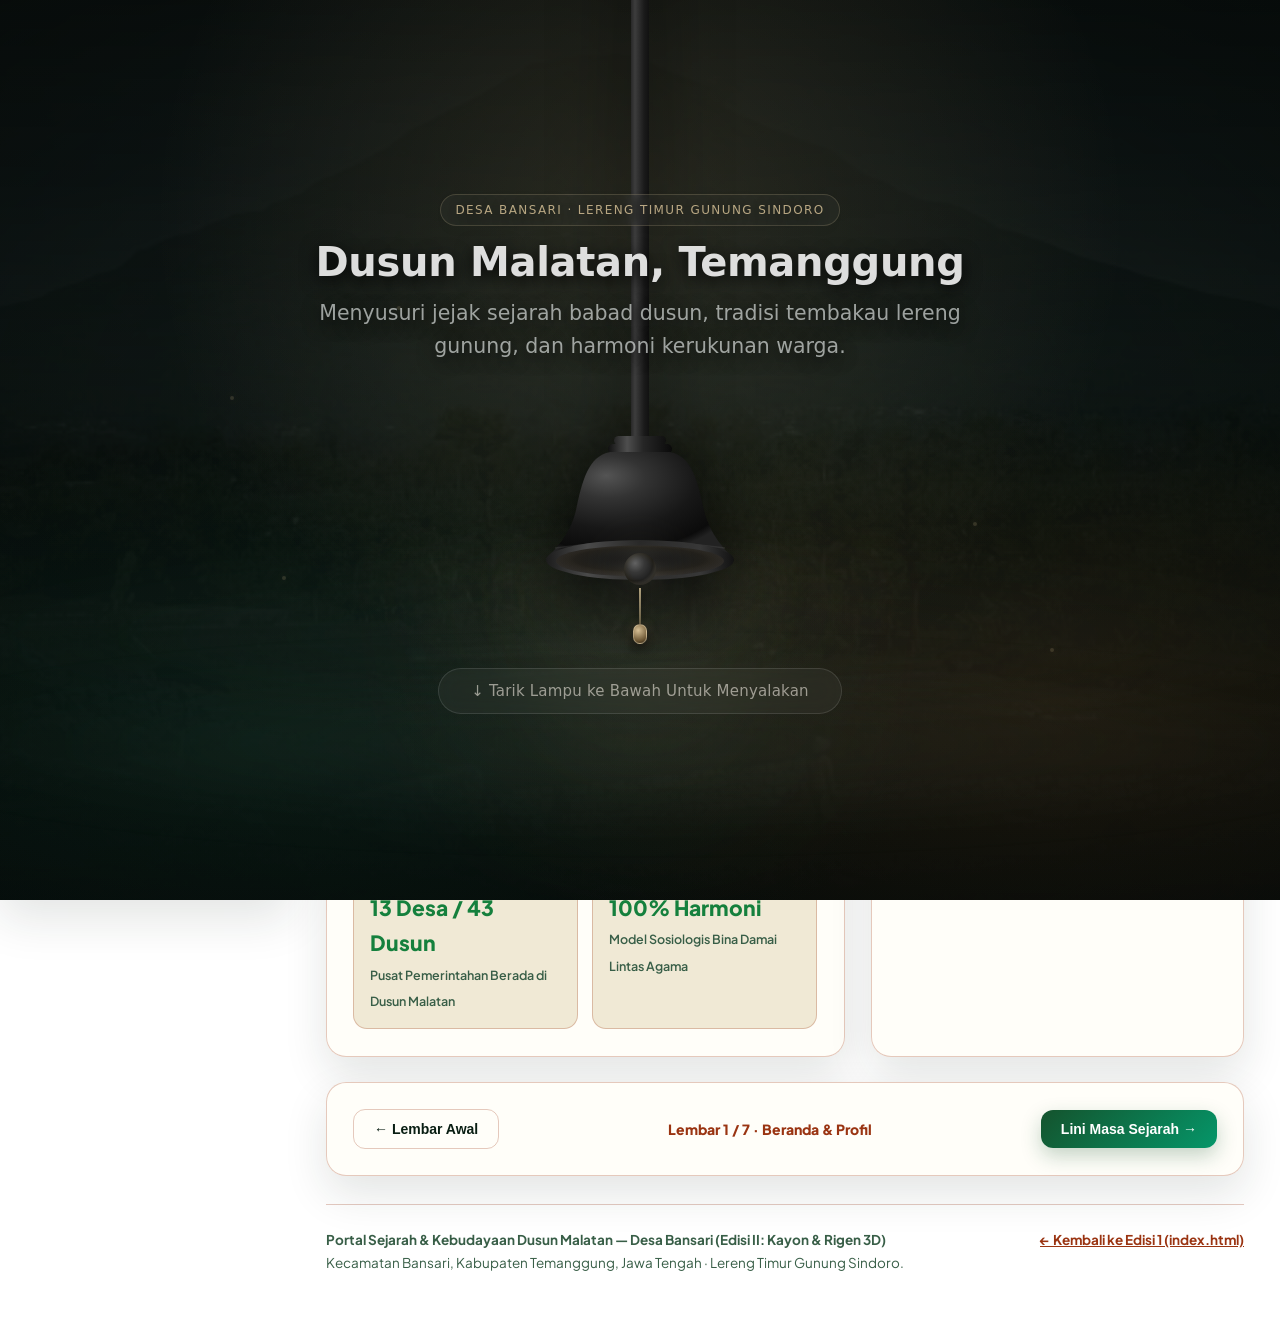
==== commit 4272f68f: "Restore pull-down lamp physics and harmonize dark-mode typography palette" ====
--- a/edisi-gunungan.html
+++ b/edisi-gunungan.html
@@ -8,7 +8,7 @@
   <link rel="preconnect" href="https://fonts.googleapis.com">
   <link rel="preconnect" href="https://fonts.gstatic.com" crossorigin>
   <link href="https://fonts.googleapis.com/css2?family=Cinzel:wght@600;700;800&family=Cormorant+Garamond:ital,wght@0,600;0,700;1,600&family=Lora:ital,wght@0,500;0,600;0,700;1,600&family=Plus+Jakarta+Sans:wght@400;500;600;700;800&display=swap" rel="stylesheet">
-  <link rel="stylesheet" href="edisi-gunungan.css?v=20261107g" />
+  <link rel="stylesheet" href="edisi-gunungan.css?v=20261107h" />
 </head>
 <body class="gate-locked">
 
@@ -156,13 +156,20 @@
           <!-- Bola Lampu / Bandul (Menyala) -->
           <circle class="svg-clapper-lit" cx="120" cy="175" r="16" fill="url(#clapperLit)" filter="url(#bulbGlow)"/>
         </svg>
+
+        <!-- Tali Tarik Lampu Interaktif (Ditarik ke Bawah) -->
+        <div class="bell-pull-cord" id="bellPullCord" aria-hidden="true">
+          <span class="pull-cord-line"></span>
+          <span class="pull-cord-knob"></span>
+        </div>
+
         <div class="spotlight"></div>
         <div class="spotlight-core"></div>
       </div>
 
-      <!-- Tombol Interaktif -->
+      <!-- Petunjuk / Handle Tarik Interaktif -->
       <button class="glow-btn" id="holdBtn" type="button">
-        <span id="btnText">Nyalakan Lampu &amp; Masuk</span>
+        <span id="btnText">↓ Tarik Lampu ke Bawah Untuk Menyalakan</span>
       </button>
     </div>
   </div>
@@ -778,6 +785,6 @@
   </div>
 
   <div id="toast" class="toast" role="status" aria-live="polite"></div>
-  <script src="edisi-gunungan.js?v=20261107g"></script>
+  <script src="edisi-gunungan.js?v=20261107h"></script>
 </body>
 </html>
--- a/edisi-gunungan.css
+++ b/edisi-gunungan.css
@@ -22,21 +22,21 @@
 }
 
 :root[data-theme="dark"] {
-  --bg-primary: #091017;
-  --bg-secondary: rgba(16, 27, 39, 0.84);
-  --bg-card: rgba(19, 32, 46, 0.9);
-  --bg-card-hover: rgba(25, 42, 60, 0.96);
-  --border-color: rgba(245, 158, 11, 0.26);
-  --border-strong: rgba(52, 211, 153, 0.32);
-  --text-primary: #f8fafc;
-  --text-secondary: #cbd5e1;
-  --text-muted: #94a3b8;
-  --accent-gold: #f59e0b;
-  --accent-gold-bright: #fbbf24;
-  --accent-gold-soft: rgba(245, 158, 11, 0.16);
-  --accent-emerald: #10b981;
-  --accent-emerald-bright: #34d399;
-  --accent-emerald-soft: rgba(16, 185, 129, 0.16);
+  --bg-primary: #0d1210;
+  --bg-secondary: rgba(20, 27, 24, 0.86);
+  --bg-card: rgba(24, 32, 29, 0.92);
+  --bg-card-hover: rgba(30, 40, 36, 0.96);
+  --border-color: rgba(220, 210, 192, 0.12);
+  --border-strong: rgba(220, 210, 192, 0.22);
+  --text-primary: #e8e3d9;
+  --text-secondary: #b6b0a4;
+  --text-muted: #868075;
+  --accent-gold: #cbb286;
+  --accent-gold-bright: #dcc59c;
+  --accent-gold-soft: rgba(203, 178, 134, 0.10);
+  --accent-emerald: #2c4c3e;
+  --accent-emerald-bright: #a3b6ab;
+  --accent-emerald-soft: rgba(163, 182, 171, 0.10);
   --shadow-lg: 0 22px 50px rgba(0, 0, 0, 0.55);
 }
 
@@ -106,6 +106,8 @@
   --bell-sway: 0deg;
   --bg-shift-x: 0px;
   --bg-shift-y: 0px;
+  --pull-y: 0px;
+  --pull-progress: 0;
   background: radial-gradient(ellipse 95% 85% at 50% 38%, #121d19 0%, #09100e 58%, #050807 100%);
   width: 100%;
   min-height: 100vh;
@@ -306,30 +308,70 @@
   color: rgba(255, 244, 224, 0.88);
 }
 
-/* Struktur Lonceng 3D Presisi dengan Ayunan Natural */
+/* Struktur Lonceng 3D Presisi dengan Fisika Tarik ke Bawah (Pull-Down) */
 .bell-wrapper {
   position: relative;
   z-index: 4;
   display: flex;
   flex-direction: column;
   align-items: center;
-  cursor: pointer;
-  margin-bottom: 30px;
+  cursor: grab;
+  margin-bottom: 24px;
   outline: none;
   transform-origin: 50% -260px;
-  transform: rotate(var(--bell-sway, 0deg));
-  animation: gentleBellPendulum 7s ease-in-out infinite alternate;
-  transition: transform 0.65s cubic-bezier(0.22, 1, 0.36, 1);
-}
-
-@keyframes gentleBellPendulum {
-  0% { transform: rotate(calc(var(--bell-sway, 0deg) - 0.65deg)); }
-  100% { transform: rotate(calc(var(--bell-sway, 0deg) + 0.65deg)); }
-}
-
-.bell-wrapper:active,
+  transform: translateY(calc(var(--pull-y, 0px) * 0.45)) rotate(var(--bell-sway, 0deg));
+  transition: transform 0.55s cubic-bezier(0.34, 1.56, 0.64, 1);
+  touch-action: none;
+}
+
+.bell-scene.is-pulling .bell-wrapper {
+  cursor: grabbing;
+  transition: none;
+}
+
+.bell-scene.pull-hint-bounce .bell-wrapper {
+  animation: hintPullDownBounce 0.6s cubic-bezier(0.34, 1.56, 0.64, 1);
+}
+
+@keyframes hintPullDownBounce {
+  0% { transform: translateY(0); }
+  40% { transform: translateY(16px); }
+  100% { transform: translateY(0); }
+}
+
 .bell-scene.lit .bell-wrapper {
   transform: translateY(4px) rotate(0deg);
+}
+
+/* Tali Tarik & Bandul Bawah Bohlam */
+.bell-pull-cord {
+  display: flex;
+  flex-direction: column;
+  align-items: center;
+  margin-top: -26px;
+  z-index: 5;
+  transform: translateY(calc(var(--pull-y, 0px) * 0.55));
+  transition: transform 0.55s cubic-bezier(0.34, 1.56, 0.64, 1), opacity 0.5s ease;
+}
+
+.bell-scene.is-pulling .bell-pull-cord {
+  transition: none;
+}
+
+.pull-cord-line {
+  width: 2px;
+  height: calc(36px + var(--pull-y, 0px) * 0.45);
+  background: linear-gradient(180deg, rgba(255, 232, 180, 0.65) 0%, rgba(185, 160, 120, 0.45) 100%);
+  box-shadow: 0 0 8px rgba(0, 0, 0, 0.8);
+}
+
+.pull-cord-knob {
+  width: 14px;
+  height: 20px;
+  border-radius: 7px;
+  background: radial-gradient(circle at 35% 30%, #d6bf94, #6e5835 70%, #2a2012 100%);
+  border: 1px solid rgba(255, 238, 200, 0.4);
+  box-shadow: 0 4px 12px rgba(0, 0, 0, 0.85), 0 0 12px rgba(255, 215, 140, 0.2);
 }
 
 .bell-svg {
@@ -348,28 +390,28 @@
     drop-shadow(0 28px 95px rgba(255, 198, 98, 0.62));
 }
 
-/* Transisi Pijar Bohlam yang Organik & Sangat Terang Saat Menyala */
+/* Transisi Pijar Bohlam yang Mengikuti Tarikan Tangan (Saat Awal Redup, Makin Ditarik Makin Terang) */
 .svg-inner-lit {
-  opacity: 0.22;
-  transition: opacity 0.65s cubic-bezier(0.16, 1, 0.3, 1), filter 0.65s ease;
+  opacity: calc(0.06 + var(--pull-progress, 0) * 0.85);
+  transition: opacity 0.45s cubic-bezier(0.16, 1, 0.3, 1), filter 0.65s ease;
 }
 
 .svg-clapper-lit {
-  opacity: 0.28;
-  transition: opacity 0.65s cubic-bezier(0.16, 1, 0.3, 1), filter 0.65s ease;
+  opacity: calc(0.08 + var(--pull-progress, 0) * 0.88);
+  transition: opacity 0.45s cubic-bezier(0.16, 1, 0.3, 1), filter 0.65s ease;
 }
 
 .svg-clapper-dark {
-  opacity: 0.85;
-  transition: opacity 0.65s cubic-bezier(0.16, 1, 0.3, 1);
-}
-
-.bell-wrapper:hover .svg-inner-lit {
-  opacity: 0.58;
-}
-
-.bell-wrapper:hover .svg-clapper-lit {
-  opacity: 0.68;
+  opacity: calc(0.95 - var(--pull-progress, 0) * 0.85);
+  transition: opacity 0.45s cubic-bezier(0.16, 1, 0.3, 1);
+}
+
+.bell-scene.is-pulling .svg-inner-lit,
+.bell-scene.is-pulling .svg-clapper-lit,
+.bell-scene.is-pulling .svg-clapper-dark,
+.bell-scene.is-pulling .spotlight,
+.bell-scene.is-pulling .spotlight-core {
+  transition: none;
 }
 
 /* Sorotan Cahaya ke Bawah (Dual-Layer Volumetric Spotlight Terang & Halus) */
@@ -386,9 +428,9 @@
     transparent 86%
   );
   filter: blur(26px);
-  opacity: 0.26;
+  opacity: calc(0.05 + var(--pull-progress, 0) * 0.9);
   pointer-events: none;
-  transition: opacity 0.75s cubic-bezier(0.16, 1, 0.3, 1), transform 0.75s cubic-bezier(0.16, 1, 0.3, 1);
+  transition: opacity 0.65s cubic-bezier(0.16, 1, 0.3, 1), transform 0.65s cubic-bezier(0.16, 1, 0.3, 1);
   z-index: 1;
 }
 
@@ -404,33 +446,29 @@
     transparent 82%
   );
   filter: blur(14px);
-  opacity: 0.2;
+  opacity: calc(0.04 + var(--pull-progress, 0) * 0.9);
   pointer-events: none;
-  transition: opacity 0.75s cubic-bezier(0.16, 1, 0.3, 1), transform 0.75s cubic-bezier(0.16, 1, 0.3, 1);
+  transition: opacity 0.65s cubic-bezier(0.16, 1, 0.3, 1), transform 0.65s cubic-bezier(0.16, 1, 0.3, 1);
   z-index: 2;
 }
 
-.bell-wrapper:hover .spotlight,
-.bell-wrapper:hover .spotlight-core {
-  opacity: 0.62;
-}
-
-/* Tombol Interaktif yang Halus & Natural */
+/* Tombol / Petunjuk Tarik yang Halus & Natural */
 .glow-btn {
   position: relative;
   z-index: 5;
   padding: 13px 32px;
   border-radius: 999px;
   background: rgba(255, 255, 255, 0.05);
-  color: rgba(255, 255, 255, 0.68);
+  color: rgba(235, 230, 220, 0.72);
   border: 1px solid rgba(255, 255, 255, 0.14);
   font-family: system-ui, -apple-system, 'Segoe UI', Roboto, Arial, sans-serif;
   font-size: 15px;
   font-weight: 500;
   letter-spacing: 0.2px;
-  cursor: pointer;
+  cursor: grab;
+  touch-action: none;
   backdrop-filter: blur(10px);
-  opacity: 0.78;
+  opacity: 0.85;
   transition:
     transform 0.45s cubic-bezier(0.16, 1, 0.3, 1),
     box-shadow 0.75s cubic-bezier(0.16, 1, 0.3, 1),
@@ -1905,6 +1943,112 @@
   transform: translateY(0);
 }
 
+/* =========================================================================
+   8. HARMONISASI WARNA FONT & ELEMEN MODE GELAP (LOW-CONTRAST WARM EDITORIAL)
+   ========================================================================= */
+:root[data-theme="dark"] h1,
+:root[data-theme="dark"] h2,
+:root[data-theme="dark"] h3,
+:root[data-theme="dark"] h4 {
+  color: var(--text-primary);
+  font-weight: 600;
+}
+
+:root[data-theme="dark"] .bento-main-card h1 em {
+  color: var(--accent-gold-bright);
+  font-style: italic;
+}
+
+:root[data-theme="dark"] .pill-gold,
+:root[data-theme="dark"] .pill-emerald,
+:root[data-theme="dark"] .tl-year,
+:root[data-theme="dark"] .spot-tag,
+:root[data-theme="dark"] .edition-switch-pill {
+  background: rgba(220, 210, 192, 0.06);
+  color: var(--accent-gold);
+  border: 1px solid rgba(220, 210, 192, 0.16);
+  font-weight: 600;
+}
+
+:root[data-theme="dark"] .crumb-badge,
+:root[data-theme="dark"] .crumb-chapter,
+:root[data-theme="dark"] .sidebar-brand-text small,
+:root[data-theme="dark"] .tl-badge,
+:root[data-theme="dark"] .archive-cat,
+:root[data-theme="dark"] .stat-item strong,
+:root[data-theme="dark"] .card-popup-trigger {
+  color: var(--accent-gold);
+  font-weight: 600;
+}
+
+:root[data-theme="dark"] .btn-primary,
+:root[data-theme="dark"] .sidebar-nav a.active-nav,
+:root[data-theme="dark"] .filter-btn.active,
+:root[data-theme="dark"] .tab-btn.active {
+  background: linear-gradient(135deg, #2d4d3f, #21392f);
+  color: #ece7de;
+  border: 1px solid rgba(203, 178, 134, 0.32);
+  box-shadow: 0 8px 22px rgba(0, 0, 0, 0.35);
+}
+
+:root[data-theme="dark"] .btn-secondary,
+:root[data-theme="dark"] .theme-switch-btn {
+  background: rgba(203, 178, 134, 0.09);
+  color: var(--accent-gold);
+  border: 1px solid rgba(203, 178, 134, 0.24);
+}
+
+:root[data-theme="dark"] .timeline-card,
+:root[data-theme="dark"] .archive-card,
+:root[data-theme="dark"] .peace-card {
+  border: 1px solid var(--border-color);
+  border-top: 2px solid rgba(203, 178, 134, 0.32);
+  border-left: 1px solid var(--border-color);
+}
+
+:root[data-theme="dark"] .archive-highlight,
+:root[data-theme="dark"] .theory-tag,
+:root[data-theme="dark"] .ui-popup-highlight {
+  background: rgba(255, 255, 255, 0.03);
+  color: var(--text-secondary);
+  border: 1px solid var(--border-color);
+  border-left: 3px solid var(--accent-gold);
+  font-weight: 500;
+}
+
+:root[data-theme="dark"] .diorama-3d-box {
+  border: 1px solid var(--border-strong);
+}
+
+:root[data-theme="dark"] .diorama-floating-badge {
+  background: rgba(16, 23, 20, 0.88);
+  color: var(--text-primary);
+  border: 1px solid rgba(203, 178, 134, 0.3);
+}
+
+:root[data-theme="dark"] .diorama-hint {
+  color: var(--accent-gold);
+  font-weight: 500;
+}
+
+:root[data-theme="dark"] .ui-popup-card {
+  border: 1px solid var(--border-strong);
+}
+
+:root[data-theme="dark"] .ui-popup-pill,
+:root[data-theme="dark"] .ui-popup-subpill {
+  background: rgba(220, 210, 192, 0.07);
+  color: var(--accent-gold);
+  border: 1px solid rgba(220, 210, 192, 0.18);
+  font-weight: 600;
+}
+
+:root[data-theme="dark"] .toast {
+  border: 1px solid var(--border-strong);
+  border-left: 4px solid var(--accent-gold);
+  font-weight: 600;
+}
+
 @media (max-width: 980px) {
   .studio-layout {
     grid-template-columns: 1fr;
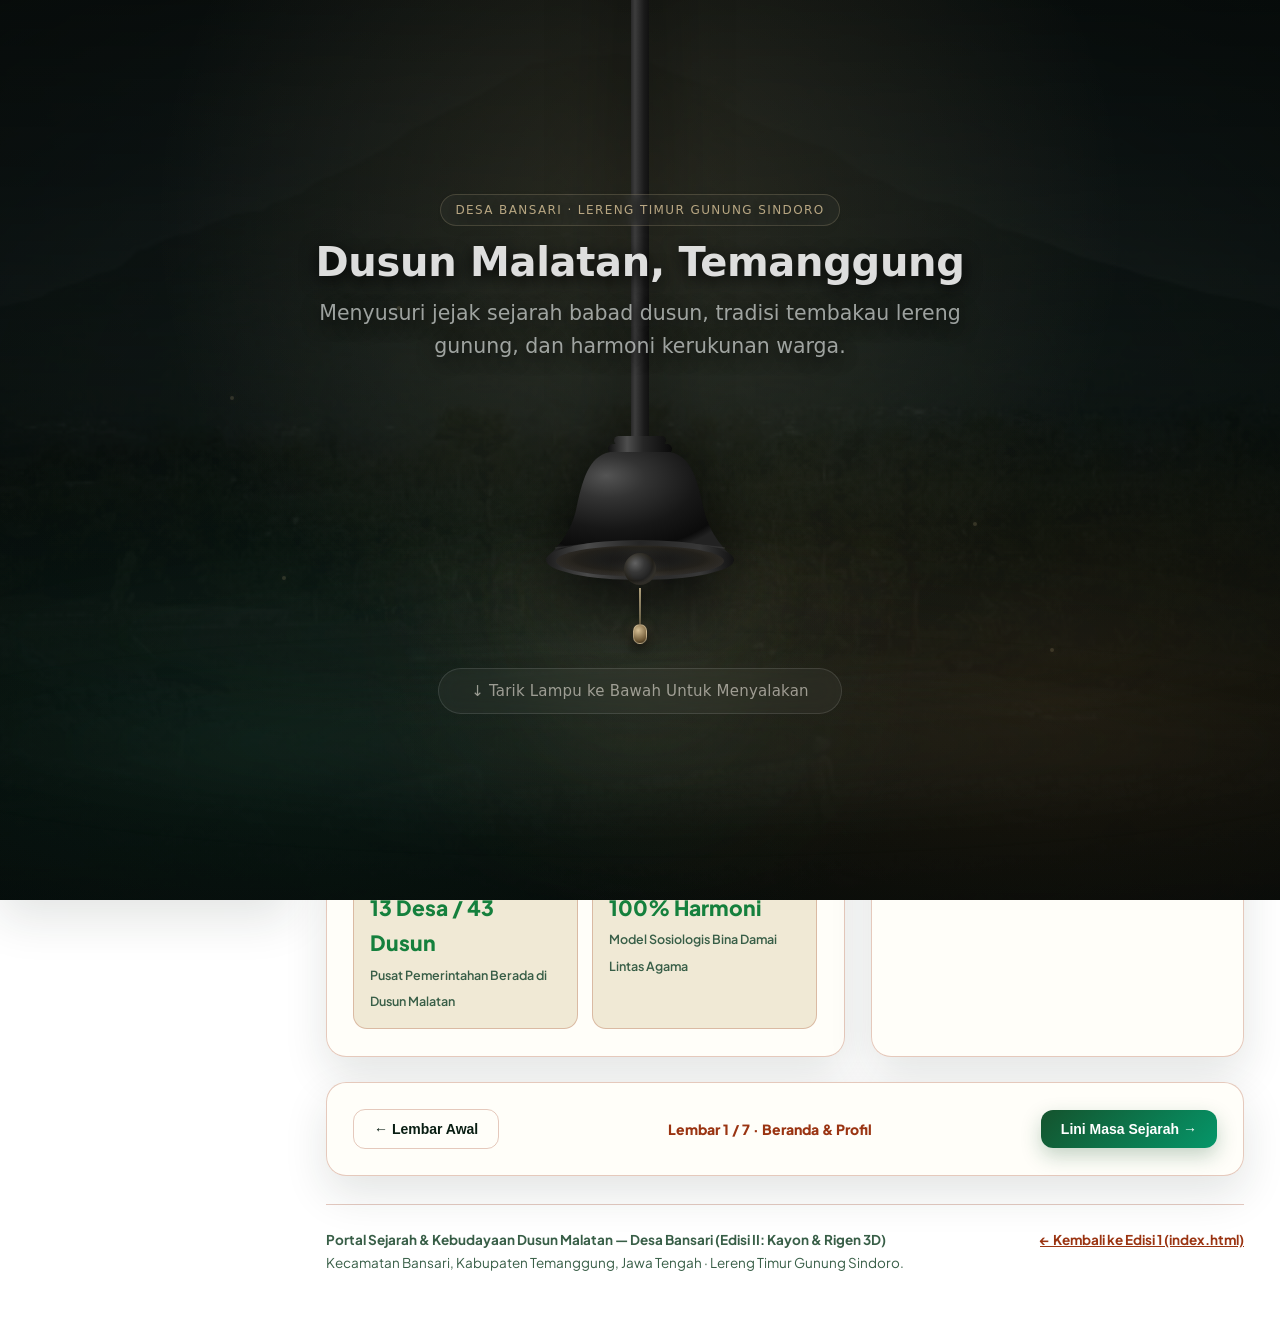
==== commit de115f6a: "Optimize mobile GPU performance (remove heavy blur/backdrop-filter and throttle touch animations)" ====
--- a/edisi-gunungan.html
+++ b/edisi-gunungan.html
@@ -8,7 +8,7 @@
   <link rel="preconnect" href="https://fonts.googleapis.com">
   <link rel="preconnect" href="https://fonts.gstatic.com" crossorigin>
   <link href="https://fonts.googleapis.com/css2?family=Cinzel:wght@600;700;800&family=Cormorant+Garamond:ital,wght@0,600;0,700;1,600&family=Lora:ital,wght@0,500;0,600;0,700;1,600&family=Plus+Jakarta+Sans:wght@400;500;600;700;800&display=swap" rel="stylesheet">
-  <link rel="stylesheet" href="edisi-gunungan.css?v=20261107h" />
+  <link rel="stylesheet" href="edisi-gunungan.css?v=20261107i" />
 </head>
 <body class="gate-locked">
 
@@ -109,15 +109,10 @@
               <stop offset="100%" stop-color="#ffe08a"/>
             </radialGradient>
 
-            <!-- Filter Cahaya Bohlam (Sangat Terang & Bercahaya) -->
-            <filter id="bulbGlow" x="-160%" y="-160%" width="420%" height="420%">
-              <feGaussianBlur stdDeviation="8" result="blur1"/>
-              <feGaussianBlur stdDeviation="22" result="blur2"/>
-              <feGaussianBlur stdDeviation="46" result="blur3"/>
+            <!-- Filter Cahaya Bohlam (Ringan & Cepat di GPU HP/Desktop) -->
+            <filter id="bulbGlow" x="-60%" y="-60%" width="220%" height="220%">
+              <feGaussianBlur stdDeviation="10" result="blur1"/>
               <feMerge>
-                <feMergeNode in="blur3"/>
-                <feMergeNode in="blur2"/>
-                <feMergeNode in="blur2"/>
                 <feMergeNode in="blur1"/>
                 <feMergeNode in="SourceGraphic"/>
               </feMerge>
@@ -785,6 +780,6 @@
   </div>
 
   <div id="toast" class="toast" role="status" aria-live="polite"></div>
-  <script src="edisi-gunungan.js?v=20261107h"></script>
+  <script src="edisi-gunungan.js?v=20261107i"></script>
 </body>
 </html>
--- a/edisi-gunungan.css
+++ b/edisi-gunungan.css
@@ -2049,15 +2049,108 @@
   font-weight: 600;
 }
 
-@media (max-width: 980px) {
+@media (max-width: 980px), (pointer: coarse) {
   .studio-layout {
     grid-template-columns: 1fr;
   }
   .babad-sidebar {
     position: relative;
     height: auto;
+    backdrop-filter: none;
   }
   .bento-hero-grid, .map-explorer-grid, .qa-layout, .oral-grid {
     grid-template-columns: 1fr;
   }
-}
+  .babad-stage-main {
+    padding: 16px 16px 36px;
+    perspective: none;
+  }
+
+  /* Optimasi Performa GPU HP (Anti-Lag & 60fps Smooth Scrolling) */
+  .bento-main-card,
+  .bento-side-card,
+  .section-header,
+  .timeline-card,
+  .map-canvas-box,
+  .map-detail-panel,
+  .archive-card,
+  .peace-card,
+  .tab-panel,
+  .ref-item,
+  .page-pager-dock,
+  .glow-btn,
+  .bell-caption-kicker,
+  .ui-popup-backdrop {
+    backdrop-filter: none !important;
+    -webkit-backdrop-filter: none !important;
+  }
+
+  .Floating3DCultureStage,
+  .bell-mist-drift,
+  .bell-fireflies {
+    display: none !important;
+  }
+
+  .seal-orbit-svg,
+  .bell-bg-panorama {
+    animation: none !important;
+  }
+
+  .bell-bg-panorama {
+    -webkit-mask-image: none;
+    mask-image: none;
+  }
+
+  .bell-svg,
+  .bell-scene.lit .bell-svg,
+  .bell-scene.lit .svg-inner-lit {
+    filter: none !important;
+  }
+
+  .bell-scene.lit .svg-clapper-lit {
+    filter: url(#bulbGlow) !important;
+  }
+
+  .spotlight {
+    width: 340px;
+    height: 240px;
+    filter: blur(16px);
+  }
+
+  .spotlight-core {
+    width: 210px;
+    height: 160px;
+    filter: blur(8px);
+  }
+
+  .rigen-slats-grid {
+    grid-template-columns: repeat(5, 1fr);
+  }
+
+  .mist-wave {
+    display: none !important;
+  }
+
+  .page-section.active-page {
+    animation: mobileFadePageIn 0.32s ease-out both;
+  }
+
+  .origami-anim {
+    will-change: auto;
+    transition: transform 0.38s ease-out, opacity 0.35s ease-out;
+  }
+
+  .origami-anim.fold-bottom,
+  .origami-anim.fold-top {
+    transform: translate3d(0, 18px, 0);
+  }
+
+  .origami-anim.unfolded {
+    transform: translate3d(0, 0, 0);
+  }
+}
+
+@keyframes mobileFadePageIn {
+  from { opacity: 0; transform: translateY(10px); }
+  to { opacity: 1; transform: translateY(0); }
+}
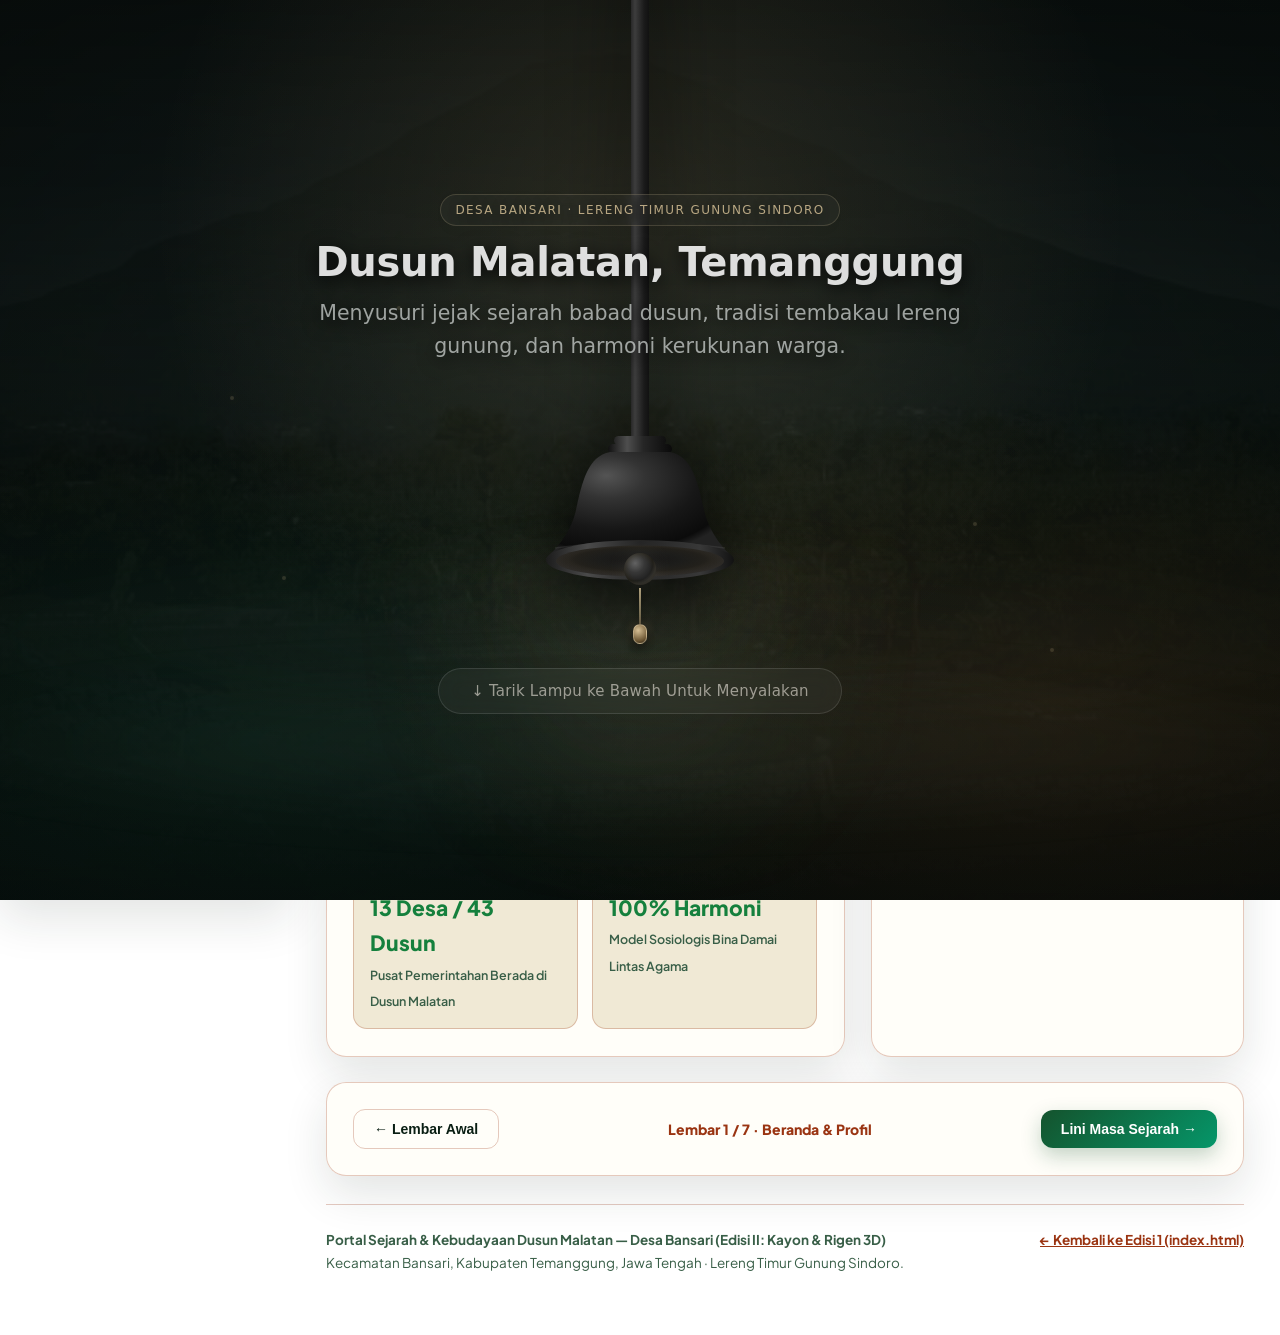
==== commit 45b5ccd8: "Keep all 3D and bidirectional scroll animations active on mobile with hardware GPU acceleration" ====
--- a/edisi-gunungan.html
+++ b/edisi-gunungan.html
@@ -8,7 +8,7 @@
   <link rel="preconnect" href="https://fonts.googleapis.com">
   <link rel="preconnect" href="https://fonts.gstatic.com" crossorigin>
   <link href="https://fonts.googleapis.com/css2?family=Cinzel:wght@600;700;800&family=Cormorant+Garamond:ital,wght@0,600;0,700;1,600&family=Lora:ital,wght@0,500;0,600;0,700;1,600&family=Plus+Jakarta+Sans:wght@400;500;600;700;800&display=swap" rel="stylesheet">
-  <link rel="stylesheet" href="edisi-gunungan.css?v=20261107i" />
+  <link rel="stylesheet" href="edisi-gunungan.css?v=20261107j" />
 </head>
 <body class="gate-locked">
 
@@ -780,6 +780,6 @@
   </div>
 
   <div id="toast" class="toast" role="status" aria-live="polite"></div>
-  <script src="edisi-gunungan.js?v=20261107i"></script>
+  <script src="edisi-gunungan.js?v=20261107j"></script>
 </body>
 </html>
--- a/edisi-gunungan.css
+++ b/edisi-gunungan.css
@@ -308,7 +308,7 @@
   color: rgba(255, 244, 224, 0.88);
 }
 
-/* Struktur Lonceng 3D Presisi dengan Fisika Tarik ke Bawah (Pull-Down) */
+/* Struktur Lonceng 3D Presisi dengan Fisika Tarik ke Bawah (Pull-Down) & Ayunan Halus */
 .bell-wrapper {
   position: relative;
   z-index: 4;
@@ -319,13 +319,21 @@
   margin-bottom: 24px;
   outline: none;
   transform-origin: 50% -260px;
-  transform: translateY(calc(var(--pull-y, 0px) * 0.45)) rotate(var(--bell-sway, 0deg));
+  transform: translate3d(0, calc(var(--pull-y, 0px) * 0.45), 0) rotate(var(--bell-sway, 0deg));
+  animation: gentleBellPendulum 6.5s ease-in-out infinite alternate;
   transition: transform 0.55s cubic-bezier(0.34, 1.56, 0.64, 1);
   touch-action: none;
+  will-change: transform;
+}
+
+@keyframes gentleBellPendulum {
+  0% { transform: translate3d(0, calc(var(--pull-y, 0px) * 0.45), 0) rotate(calc(var(--bell-sway, 0deg) - 0.7deg)); }
+  100% { transform: translate3d(0, calc(var(--pull-y, 0px) * 0.45), 0) rotate(calc(var(--bell-sway, 0deg) + 0.7deg)); }
 }
 
 .bell-scene.is-pulling .bell-wrapper {
   cursor: grabbing;
+  animation: none;
   transition: none;
 }
 
@@ -2063,10 +2071,9 @@
   }
   .babad-stage-main {
     padding: 16px 16px 36px;
-    perspective: none;
   }
 
-  /* Optimasi Performa GPU HP (Anti-Lag & 60fps Smooth Scrolling) */
+  /* Optimasi Performa GPU HP: Semua Animasi Tetap Bergerak Lancar 60fps Tanpa Beban Blur */
   .bento-main-card,
   .bento-side-card,
   .section-header,
@@ -2085,15 +2092,23 @@
     -webkit-backdrop-filter: none !important;
   }
 
-  .Floating3DCultureStage,
+  /* Kabut, Kunang-kunang, Panorama, Watermark & Rigen 3D tetap bergerak halus menggunakan GPU transform */
   .bell-mist-drift,
-  .bell-fireflies {
-    display: none !important;
+  .mist-wave {
+    filter: none !important;
   }
 
+  .firefly-mote,
+  .rigen-3d-tray {
+    box-shadow: none !important;
+  }
+
   .seal-orbit-svg,
-  .bell-bg-panorama {
-    animation: none !important;
+  .bell-bg-panorama,
+  .bell-mist-drift,
+  .firefly-mote,
+  .rigen-3d-tray {
+    will-change: transform;
   }
 
   .bell-bg-panorama {
@@ -2114,43 +2129,36 @@
   .spotlight {
     width: 340px;
     height: 240px;
-    filter: blur(16px);
+    filter: blur(14px);
   }
 
   .spotlight-core {
     width: 210px;
     height: 160px;
-    filter: blur(8px);
+    filter: blur(7px);
   }
 
   .rigen-slats-grid {
-    grid-template-columns: repeat(5, 1fr);
+    grid-template-columns: repeat(6, 1fr);
   }
 
-  .mist-wave {
-    display: none !important;
+  /* Animasi 3D Origami Scroll Naik-Turun Tetap Aktif & Ringan di GPU HP */
+  .origami-anim {
+    transition: transform 0.48s cubic-bezier(0.22, 1, 0.36, 1), opacity 0.42s ease;
   }
 
-  .page-section.active-page {
-    animation: mobileFadePageIn 0.32s ease-out both;
+  .origami-anim.fold-bottom {
+    opacity: 0;
+    transform: perspective(900px) rotateX(-16deg) translate3d(0, 26px, 0) scale(0.96);
   }
 
-  .origami-anim {
-    will-change: auto;
-    transition: transform 0.38s ease-out, opacity 0.35s ease-out;
+  .origami-anim.fold-top {
+    opacity: 0;
+    transform: perspective(900px) rotateX(16deg) translate3d(0, -24px, 0) scale(0.96);
   }
 
-  .origami-anim.fold-bottom,
-  .origami-anim.fold-top {
-    transform: translate3d(0, 18px, 0);
+  .origami-anim.unfolded {
+    opacity: 1;
+    transform: perspective(900px) rotateX(0deg) translate3d(0, 0, 0) scale(1);
   }
-
-  .origami-anim.unfolded {
-    transform: translate3d(0, 0, 0);
-  }
-}
-
-@keyframes mobileFadePageIn {
-  from { opacity: 0; transform: translateY(10px); }
-  to { opacity: 1; transform: translateY(0); }
-}
+}
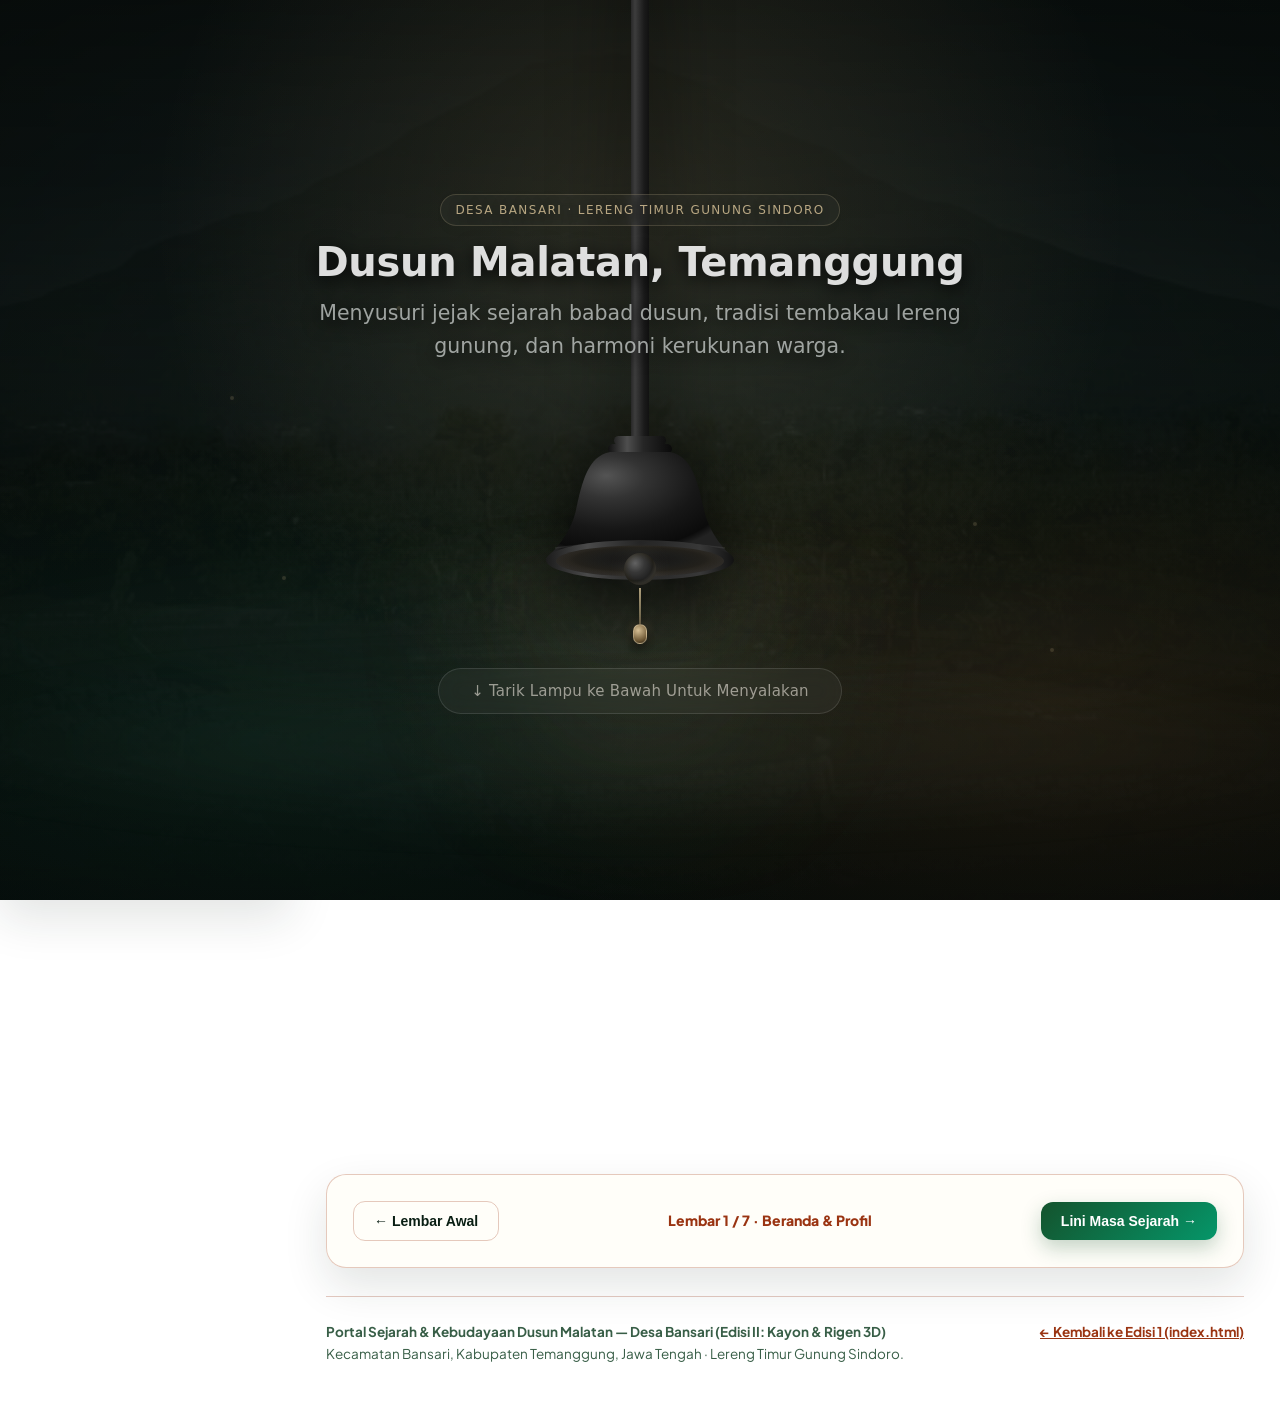
==== commit e74f4aaa: "Upgrade Peta Digital Dusun Malatan to Luxury WebGIS Spatial Atlas (14 GPS/Geodesy loci, 2018 Undip m" ====
--- a/edisi-gunungan.html
+++ b/edisi-gunungan.html
@@ -277,8 +277,8 @@
           <button class="btn-outline btn-xs" id="printArchiveBtn" title="Cetak seluruh halaman">
             📄 Cetak PDF
           </button>
-          <a href="index.html" class="btn-outline btn-xs" title="Buka Website Edisi 1 (Tanaman Tembakau 3D)">
-            🔄 Ke Edisi 1
+          <a href="peta-malatan.html" class="btn-outline btn-xs" title="Buka Atlas Spasial & WebGIS Interaktif Dusun Malatan">
+            🛰️ WebGIS Satelit
           </a>
         </div>
       </div>
@@ -295,7 +295,7 @@
           <span class="crumb-chapter" id="topbarActiveChapter">Lembar 01 / 07 — Beranda &amp; Profil</span>
         </div>
         <div class="topbar-quick-links">
-          <a href="index.html" class="edition-switch-pill">🌿 Lihat Edisi 1 (Tirai Daun Tembakau)</a>
+          <a href="peta-malatan.html" class="edition-switch-pill">🛰️ Buka Atlas WebGIS Satelit (14 Situs &amp; Peta 2018)</a>
         </div>
       </header>
 
@@ -322,7 +322,8 @@
 
             <div class="hero-cta">
               <a href="#linimasa" class="btn-primary">Buka Lini Masa Sejarah →</a>
-              <a href="#peta-kultural" class="btn-secondary">🗺️ Eksplorasi Peta Kontur</a>
+              <a href="peta-malatan.html" class="btn-secondary">🛰️ Atlas WebGIS Satelit (14 Situs)</a>
+              <a href="#peta-kultural" class="btn-secondary">🗺️ Peta Kontur</a>
             </div>
 
             <div class="hero-stats">
@@ -437,6 +438,9 @@
               <span>⛰️ Elevasi: <strong>1.250 mdpl</strong></span>
               <span>📐 Lereng: <strong>14% (Landai–Sedang)</strong></span>
             </div>
+            <a href="peta-malatan.html" class="btn-primary" style="padding: 8px 16px; font-size: 0.82rem; text-decoration: none; display: inline-flex; align-items: center; gap: 6px; border-radius: 999px;">
+              🛰️ Buka Atlas WebGIS Satelit Penuh (14 Titik GPS + Overlay Peta 2018) →
+            </a>
           </div>
         </div>
 
